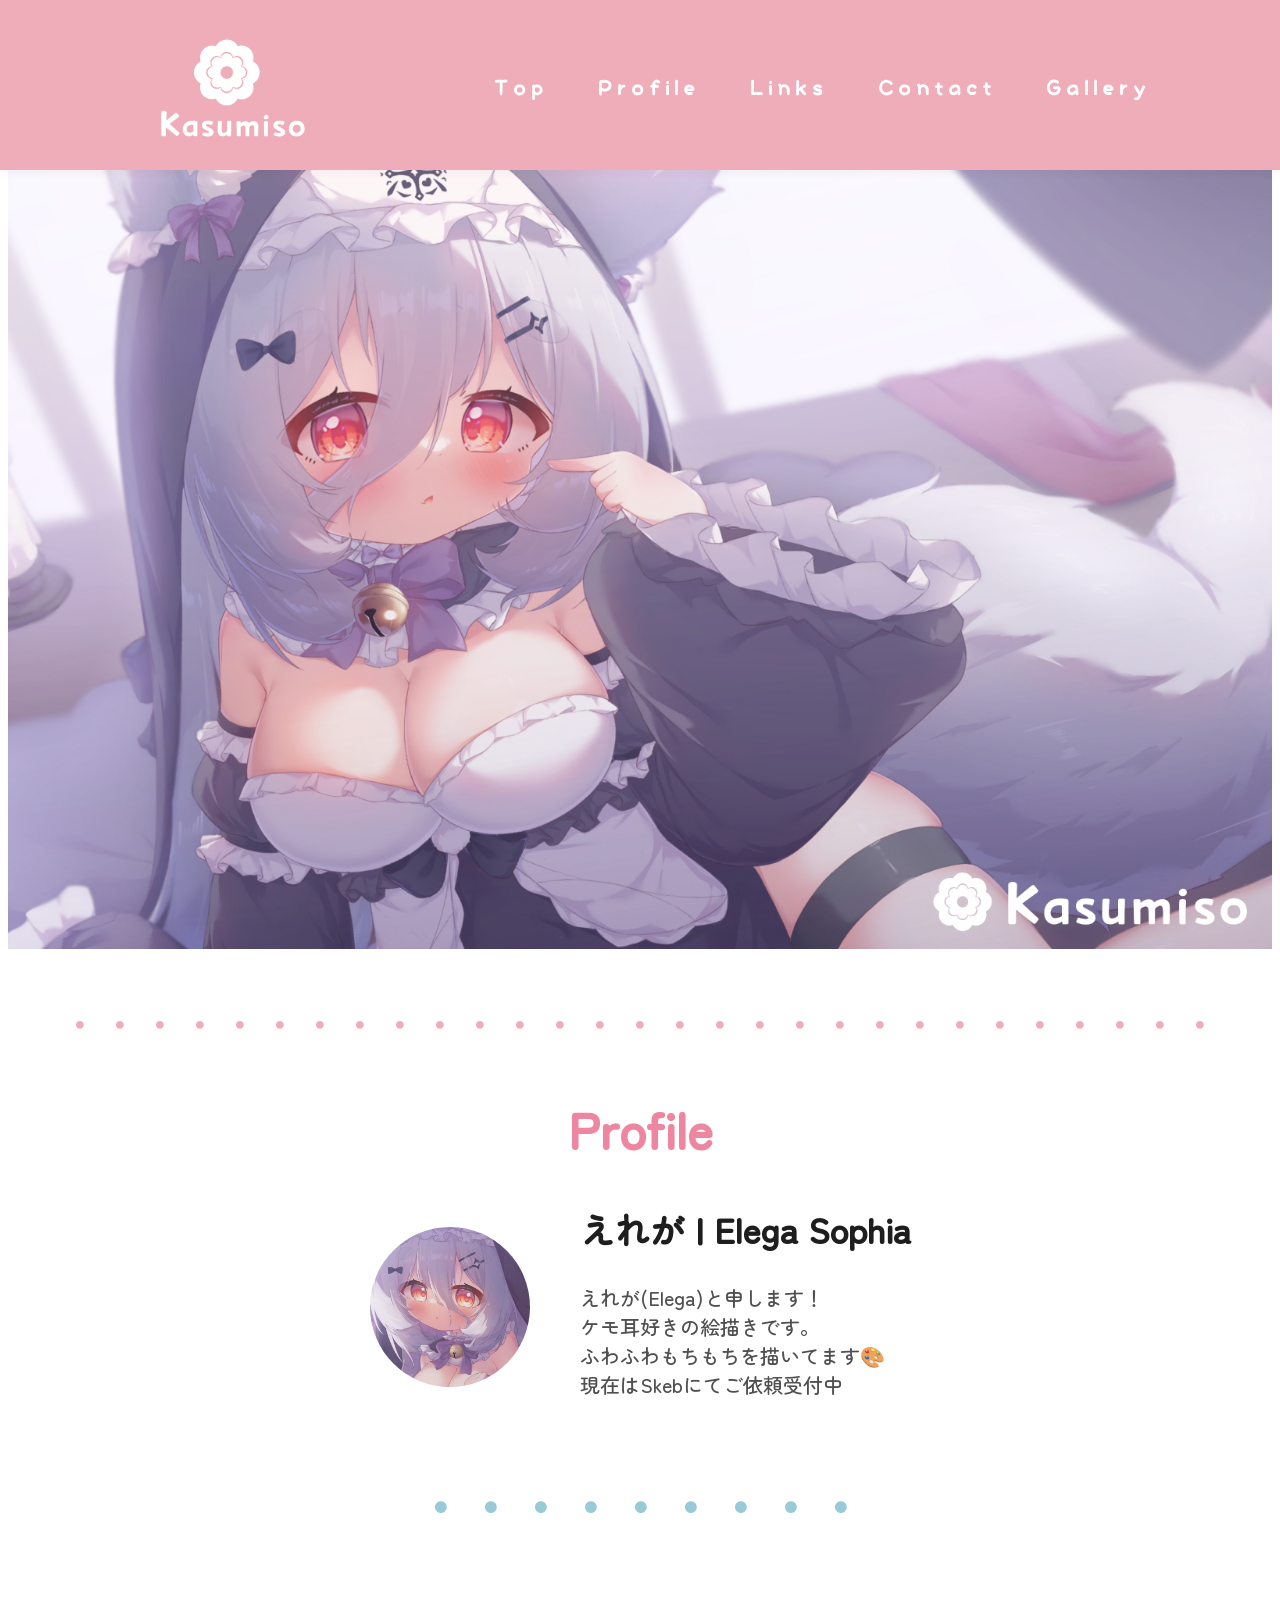
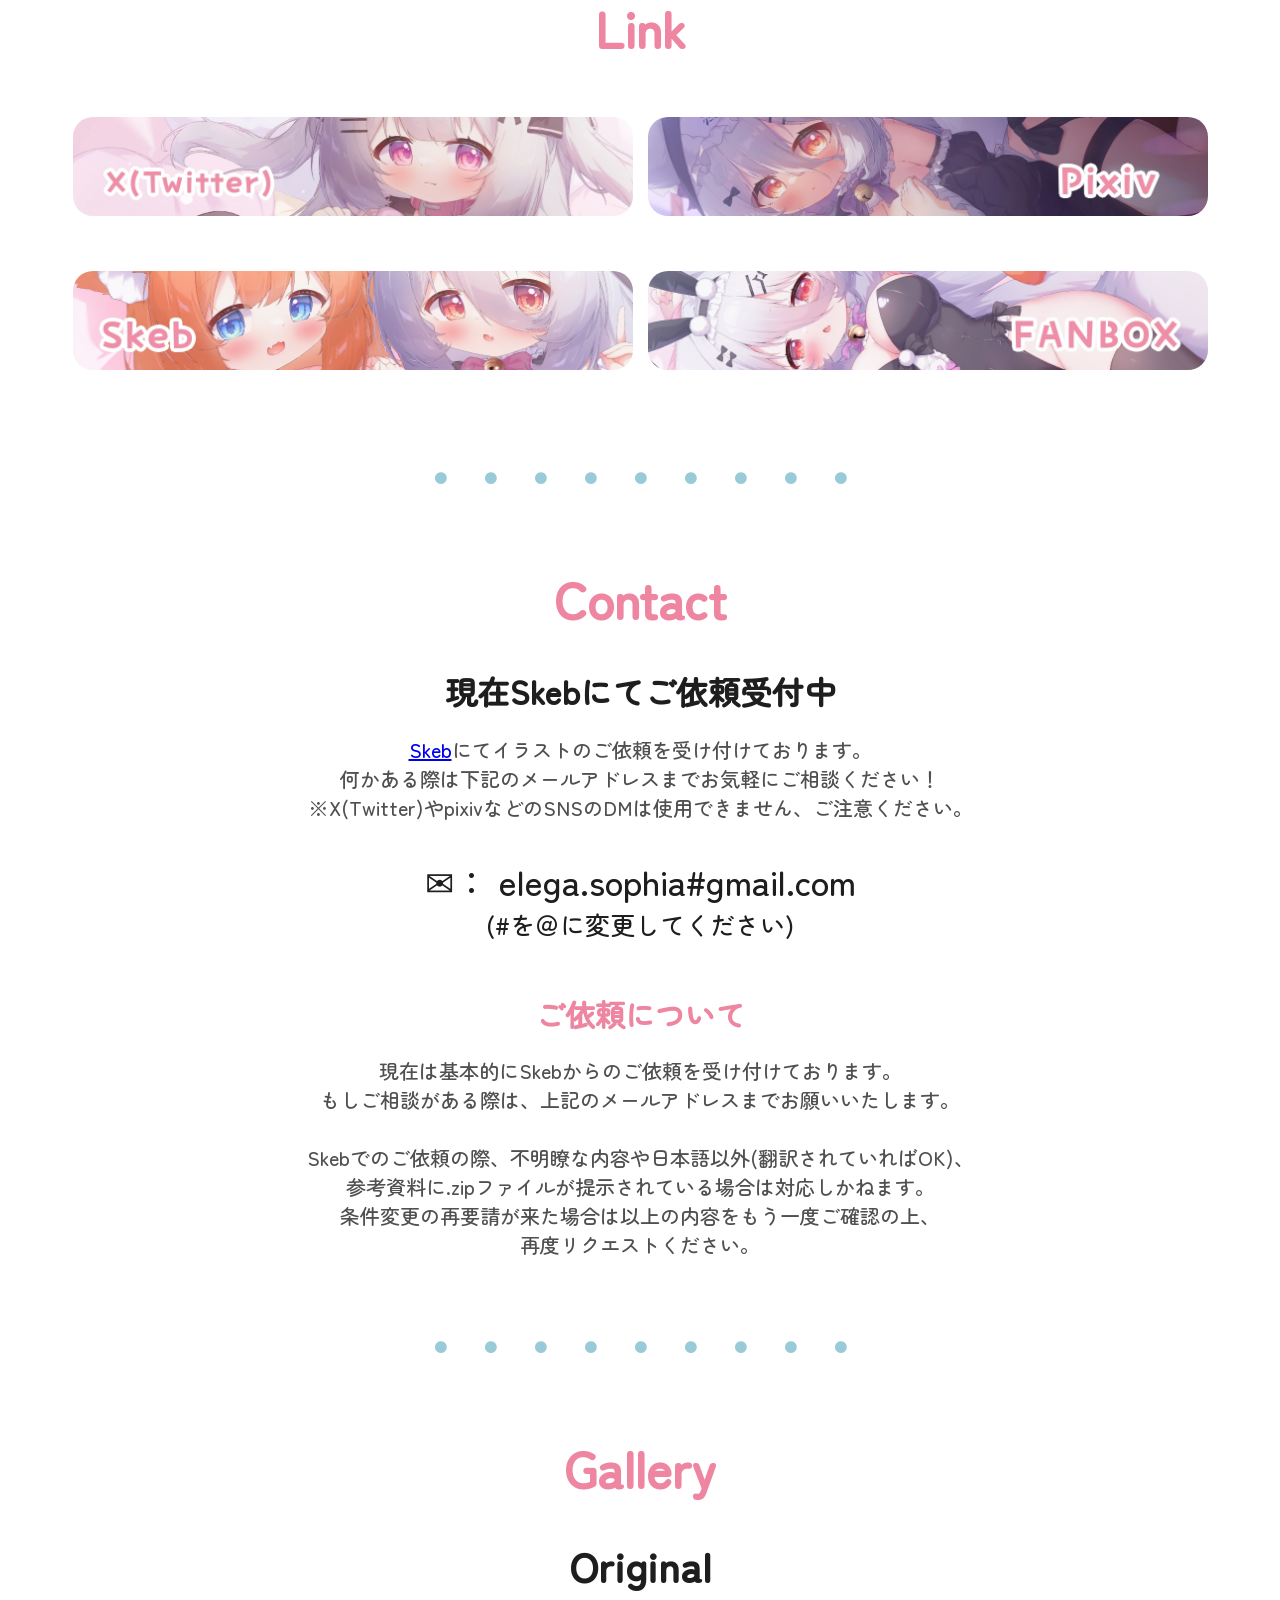
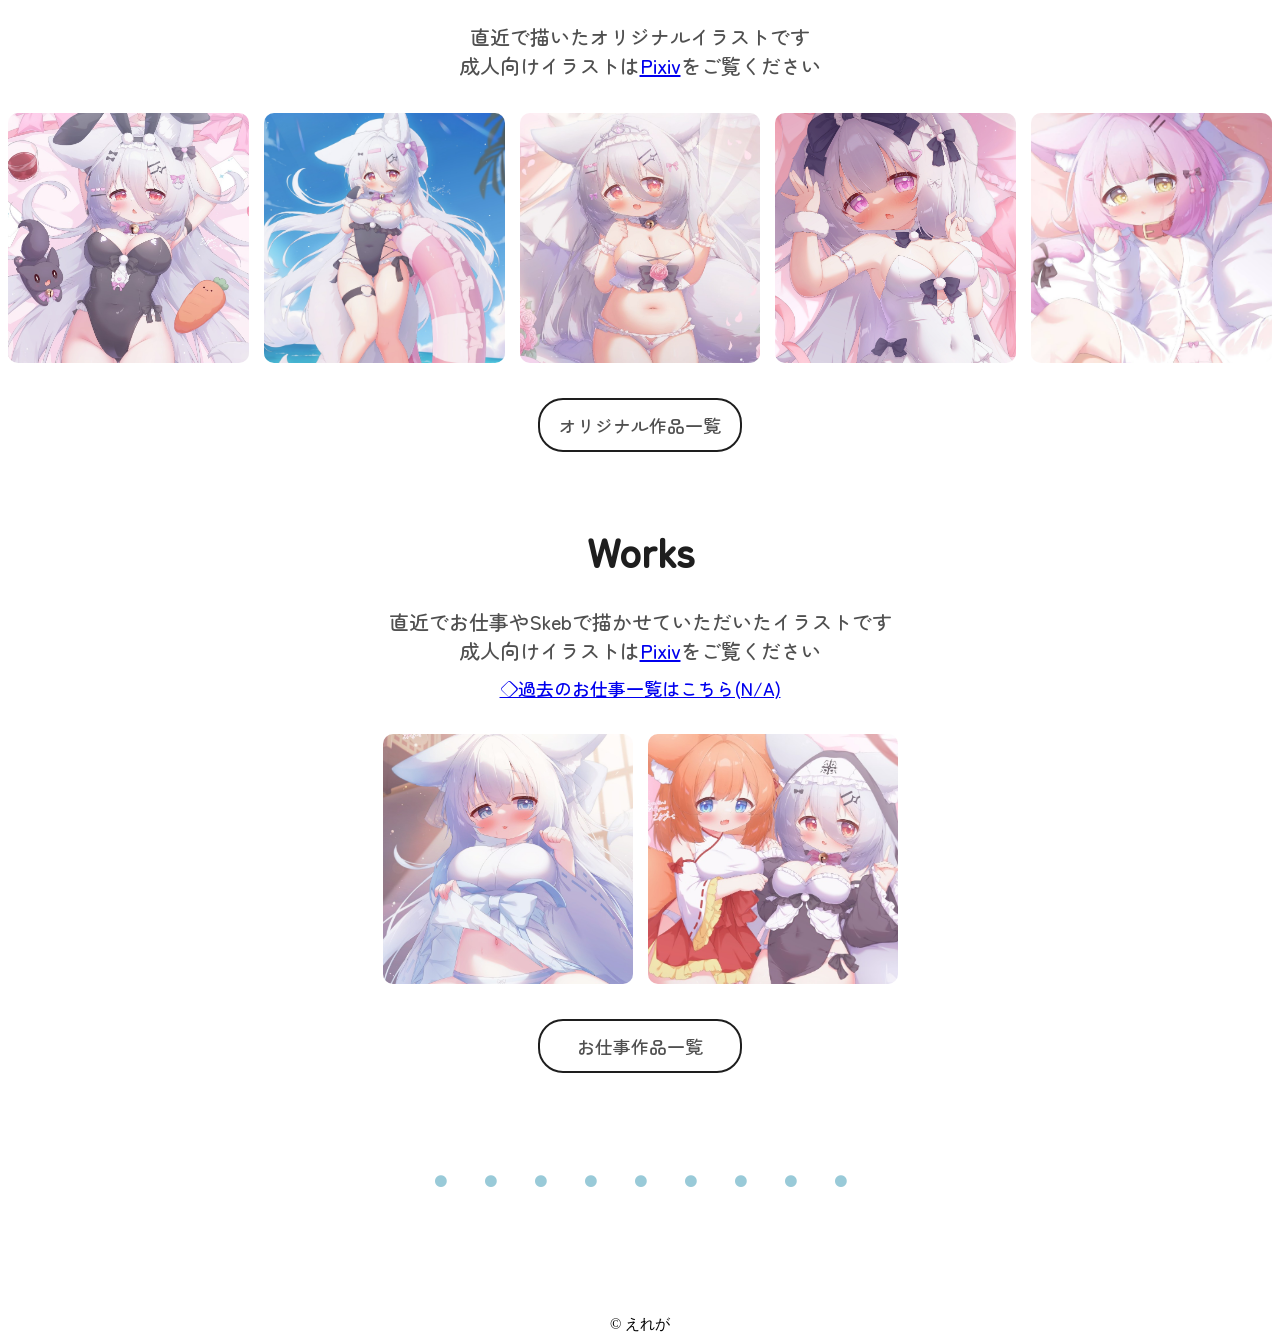
==== index.html @ bd3fe83a "Update index.html" ====
<!DOCTYPE html>
<html>
<head>
    <title>Home - Kasumiso | えれが🐾🎨</title>
    <meta charset="UTF-8" \>
    <link rel="icon" href="./img/elega_icon_sq.jpg">
    <link rel="stylesheet" href="css/header.css">
    <link rel="stylesheet" href="css/main.css">
    <link rel="stylesheet" href="css/profile.css">
    <link rel="stylesheet" href="css/link.css">
    <link rel="stylesheet" href="css/contact.css">
    <link rel="stylesheet" href="css/gallery.css">
    <link rel="stylesheet" href="css/modal.css">
    <link rel="stylesheet" href="css/footer.css">
</head>
<body>
    <header id="header-id">
        <div id="header-wrap">
            <div id="logo-img-wrap">
                <img src="./img/Kasumiso_logo.png" alt="アイコンの写真" class="logo-img" >
            </div>
            <nav id="header-menu-nav">
                <ul id="header-menu-group">
                    <li class="header-menu-item"><a href="#">Top</a></li>
                    <li class="header-menu-item"><a href="#profile-id">Profile</a></li>
                    <li class="header-menu-item"><a href="#link-id">Links</a></li>
                    <li class="header-menu-item"><a href="#contact-id">Contact</a></li>
                    <li class="header-menu-item"><a href="#gallery-id">Gallery</a></li>
                </ul>
            </nav>
        </div>
    </header>
    <main>
        <div id="key-visual">
            <img src="./img/key_visual/key_visual_1.jpg" alt="キービジュアル1" class="key-visual-img">
        </div>
        <div id="profile-id">
            <p class="borderline-dot">・・・・・・・・・・・・・・・・・・・・・・・・・・・・・</p>
            <h1 class="title profile-title">Profile</h1>
            <div id="profile">
                <span id="profile-icon">
                    <img src="./img/elega_icon_sq.jpg" alt="えれがアイコン" class="profile-icon-img">
                </span>
                <span id="profile-txt">
                    <h2 class="profile-name">えれが | Elega Sophia</h2>
                    <p class="profile-con">えれが(Elega)と申します！<br>ケモ耳好きの絵描きです。<br>ふわふわもちもちを描いてます🎨<br>現在はSkebにてご依頼受付中</p>
                </span>
            </div>
            <p class="sub-borderline-dot">・・・・・・・・・</p>
        </div>
        <div id="link-id">
            <h1 class="title link-title">Link</h1>
            <div class="links">
                <p class="link">
                    <a href="https://x.com/elega_sophi" target="_blank">
                        <img src="./img/link/elega_twitter.jpg" alt="ツイッター" class="link-img">
                    </a>
                </p>
                <p class="link">
                    <a href="https://www.pixiv.net/users/123080945" target="_blank">
                        <img src="./img/link/elega_pixiv.jpg" alt="ピクシブ" class="link-img">
                    </a>
                </p>
            </div>
            <div class="links">
                <p class="link">
                    <a href="https://skeb.jp/@elega_sophi" target="_blank">
                        <img src="./img/link/elega_skeb.jpg" alt="スケブ" class="link-img">
                    </a>
                </p>
                <p class="link">
                    <a href="https://elega.fanbox.cc/" target="_blank">
                        <img src="./img/link/elega_fanbox.jpg" alt="ファンボックス" class="link-img">
                    </a>
                </p>
            </div>
            <p class="sub-borderline-dot">・・・・・・・・・</p>
        </div>
        <div id="contact-id">
            <h1 class="title contact-title">Contact</h1>
            <h1 id="contact-now">現在Skebにてご依頼受付中</h1>
            <p class="contact-describe">
                <span class="contact-describe-skeb-link"><a href="https://skeb.jp/@elega_sophi" target="_blank">Skeb</a></span>
                にてイラストのご依頼を受け付けております。
            </p>
            <p class="contact-describe">
                何かある際は下記のメールアドレスまでお気軽にご相談ください！<br>
                ※X(Twitter)やpixivなどのSNSのDMは使用できません、ご注意ください。
            </p>
            <p id="contact-mail-address">
                ✉： elega.sophia#gmail.com
            </p>
            <p id="contact-mail-address-add">
                (#を＠に変更してください)
            </p>
            
            <h1 id="contact-about-title">ご依頼について</h1>
            <p class="contact-describe">
                現在は基本的にSkebからのご依頼を受け付けております。<br>
                もしご相談がある際は、上記のメールアドレスまでお願いいたします。 <br><br>

                Skebでのご依頼の際、不明瞭な内容や日本語以外(翻訳されていればOK)、<br>
                参考資料に.zipファイルが提示されている場合は対応しかねます。<br>
                条件変更の再要請が来た場合は以上の内容をもう一度ご確認の上、<br>
                再度リクエストください。
            </p>

            <p class="sub-borderline-dot">・・・・・・・・・</p>
        </div>
        <div id="gallery-id">
            <h1 class="title gallery-title">Gallery</h1>
            <h1 class="gallery-sub-title">Original</h1>
            <p class="gallery-describe">
                直近で描いたオリジナルイラストです<br>
            </p>
            <p class="gallery-describe">
                成人向けイラストは
                <span class="gallery-describe-pixiv"><a href="https://www.pixiv.net/users/123080945" target="_blank">Pixiv</a></span>
                をご覧ください
            </p>
            <div class="gallery-line">
                <span class="gallery-wrap">
                    <img src="./img/original/icon/original_img18.jpg" data-full="./img/original/full/original_img18.jpg" class="gallery-img" alt="もちもちばにー💝">
                </span>
                <span class="gallery-wrap">
                    <img src="./img/original/icon/original_img17.jpg" data-full="./img/original/full/original_img17.jpg" class="gallery-img" alt="旅人さん、海行きませんか？">
                </span>
                <span class="gallery-wrap">
                    <img src="./img/original/icon/original_img16.jpg" data-full="./img/original/full/original_img16.jpg" class="gallery-img" alt="旅人さん……♡">
                </span>
                <span class="gallery-wrap">
                    <img src="./img/original/icon/original_img15.jpg" data-full="./img/original/full/original_img15.jpg" class="gallery-img" alt="白バニー">
                </span>
                <span class="gallery-wrap">
                    <img src="./img/original/icon/original_img14.jpg" data-full="./img/original/full/original_img14.jpg" class="gallery-img" alt="おにいちゃん、濡れちゃったね……💦">
                </span>
            </div>
            <div class="gallery-all-button">
                <div class="gallery-all-button-wrap">
                    <p class="gallery-all-button-con"><a href="https://kasumiso-elega.github.io/Kasumiso-Elega/originals">オリジナル作品一覧</a></p>
                </div>
            </div>
            <h1 class="gallery-sub-title">Works</h1>
            <p class="gallery-describe">
                直近でお仕事やSkebで描かせていただいたイラストです<br>
            </p>
            <p class="gallery-describe">
                成人向けイラストは
                <span class="gallery-describe-pixiv"><a href="https://www.pixiv.net/users/123080945" target="_blank">Pixiv</a></span>
                をご覧ください
            </p>
            <p class="gallery-works-list"><a href="https://kasumiso-elega.github.io/Kasumiso-Elega/works">◇過去のお仕事一覧はこちら(N/A)</a></p>
            <div class="gallery-line">
                <span class="gallery-wrap">
                    <img src="./img/works/icon/original_img2.jpg" data-full="./img/works/full/original_img2.jpg" class="gallery-img" alt="白玻フスセ様 Skebリクエスト">
                </span>
                <span class="gallery-wrap">
                    <img src="./img/works/icon/original_img1.jpg" data-full="./img/works/full/original_img1.jpg" class="gallery-img" alt="hana様 Skebリクエスト">
                </span>
            </div>
            <div class="gallery-all-button">
                <div class="gallery-all-button-wrap">
                    <p class="gallery-all-button-con"><a href="https://kasumiso-elega.github.io/Kasumiso-Elega/works">お仕事作品一覧</a></p>
                </div>
            </div>
            
            <p class="sub-borderline-dot">・・・・・・・・・</p>
        </div>
    </main>
    <footer>
        <div class="footer-container">
            <small>&copy; えれが</small>
        </div>
    </footer>
    <div id="layer" class="js-modal"> 
        <div id="modal">
            <div id="modal-content">
                <span id="modal-img-wrap">
                    <img id="modal-img" class="modal-content" src="" alt="拡大画像">
                </span>
                <span id="modal-txt-wrap">
                    <div>
                        <h1 id="modal-title"></h1>
                    </div>
                    <div>
                        <p id="modal-content1"></p>
                        <p id="modal-content2"></p>
                        <p id="modal-content3"></p>
                    </div>
                </span>
            </div>
            <div id="modal-close-button-wrap">
                <button class="close-button js-close-button">
                    <span></span>
                    <span></span>
                </button>
            </div>
        </div>
    </div>
    <script src="javascript/header.js"></script>
    <script src="javascript/modal.js"></script>
</body>
</html>
---- css/header.css ----
@font-face {
  font-family: 'MenuFont';
  src: 
    url('font/KodomoRounded.otf') format('truetype'),
	url('font/KodomoRounded-Light.otf') format('truetype');
}

html {
  scroll-behavior: smooth;
}

section {
  scroll-margin-top: 160px;
}

main {
  padding-top: 160px; 
}

header {
  position: fixed;
  top: 0;
  left: 0;
  width: 100%;
  height: 170px;
  z-index: 998;
  background-color: rgba(239, 172, 185, 1);
  align-items: center;
  box-shadow: 0 2px 10px rgba(126, 19, 42, 0.05);

  transition: transform 0.3s ease;
}

header.is-hidden {
  transform: translateY(-100%);
}

header #header-wrap {
    width: 80%;
    height: 80%;
    top: 0;
    padding: 20px 5%;
    margin: 0 auto;
    align-items: center;
    justify-content: space-between;
    display: flex;
}

#logo-img-wrap {
    height: 100%;
    display: inline-flex;
}

#logo-img-wrap .logo-img {
    height: 100%;
    width: auto;
    object-fit: contain;
}

#header-menu-nav #header-menu-group {
  display: flex;       
  list-style: none;
  gap: 50px;           
  margin: 0;
  padding: 0;
}

.header-menu-item {
    font-family: MenuFont;
    font-size: 25px;
}

.header-menu-item a{
    text-decoration: none;
    color: rgba(255, 255, 255, 1);
}

#page-top {
    top: 180px;
}
---- css/main.css ----
@font-face {
  font-family: 'MainFont';
  src: 
	url('./font/ZenMaruGothic-Medium.ttf') format('truetype');
}

#key-visual{
    top: 0;
    width: 100%;
    margin: 0 auto;
}

#key-visual .key-visual-img{
    width: 100%;
    height: auto;
    object-fit: cover;
}

.borderline-dot {
    display: flex;  
    width: 100%;
    justify-content: center;
    color: rgb(239, 172, 185);
    font-size: 40px;
}

.sub-borderline-dot {
    display: flex;  
    width: 100%;
    justify-content: center;
    color: #99cad8;
    font-size: 50px;
    font-weight: bold;
}

main {
    font-family: MainFont;
}

main p{
	color: rgb(80, 80, 80);
    font-size: 20px;
}

.title{
    color: #ef86a1;
    font-size: 50px;
    font-weight: bold;
    justify-content: center;
    align-items: center;
}

.subpage-title{
    margin-top: 100px;
    color: #ef86a1;
    font-size: 50px;
    font-weight: bold;
    justify-content: center;
    align-items: center;
}

#modal-txt-wrap h1{
    font-size: 40px;
	color: rgb(30, 30, 30);
    font-family: MainFont;
}

#modal-txt-wrap p{
	color: rgb(80, 80, 80);
    font-size: 20px;
}
---- css/profile.css ----
.profile-title {
    display: flex; 
    width: 100%;
    margin-bottom: 10px;
}

#profile{
    display: flex;
    gap: 50px;
    align-items: center;
    justify-content: center;
    width: 100%;
}

#profile #profile-icon{
    margin-top : 20px;
    width: 160px;
    height: 160px;
}

#profile-icon .profile-icon-img{
    width: 100%;
    height: 100%;
    border-radius: 50%;
    object-fit: cover;
}

#profile .profile-name {
    font-size: 35px;
    color: rgb(30, 30, 30);
}
---- css/link.css ----
.link-title {
    display: flex; 
    width: 100%;
}

.links{
    display: flex; 
    width: 100%;
    justify-content: center;
    gap: 15px;
    margin-bottom: 15px;
}

.link{    
    width: 560px;
    height: auto;
    border-radius: 20px;
    overflow: hidden;
}

.link-img{
    width: 100%;
    height: 100%;
    object-fit: cover;

    transition: transform 0.3s ease;
}

.link:hover .link-img {
    opacity: 0.5;
    transform: scale(1.05); 
}
---- css/contact.css ----
.contact-title {
    display: flex; 
    width: 100%;
}

#contact-now {
    display: flex; 
    color: rgb(30, 30, 30);
    font-weight: bold;
    justify-content: center;
    align-items: center;
}

.contact-describe {
    display: flex; 
    justify-content: center;
    align-items: center;
    text-align: center;
    margin-top: 0px;
    margin-bottom: 0px;
}

#contact-mail-address {
    display: flex; 
    justify-content: center;
    margin-top: 33px;
    margin-bottom: 0px;
    font-size: 35px;
    color: rgb(30, 30, 30);
}

#contact-mail-address-add {
    display: flex; 
    justify-content: center;
    margin-top: 0px;
    font-size: 25px;
    color: rgb(30, 30, 30);
}


#contact-about-title {
    display: flex; 
    margin-top: 50px;
    color:  #ef86a1;
    font-size: 30px;
    font-weight: bold;
    justify-content: center;
    align-items: center;
}
---- css/gallery.css ----
.gallery-title {
    display: flex; 
    width: 100%;
}

.gallery-sub-title {
    display: flex; 
    color:  rgb(30, 30, 30);
    font-size: 40px;
    font-weight: bold;
    justify-content: center;
    align-items: center;
}

.gallery-describe {
    display: flex; 
    justify-content: center;
    align-items: center;
    text-align: center;
    margin-top: 0px;
    margin-bottom: 0px;
}

.gallery-works-list {
    display: flex; 
    justify-content: center;
    align-items: center;
    text-align: center;
    margin-top: 10px;
    margin-bottom: 0px;
    font-size: 18px;
}

.gallery-comingsoon {
    display: flex; 
    color:  rgb(80, 80, 80);
    font-size: 100px;
    font-weight: bold;
    justify-content: center;
    align-items: center;
}

#sub-gallery-line-wrap {
    display: flex; 
    width: 100%;
    margin-top: 33px;
    justify-content: center;
    align-items: center;
}

.sub-gallery-line {
    display: grid; 
    width: 100%;
    max-width: 1310px;
    min-width: 810px;
    height: auto;
    grid-template-columns: repeat(5, 1fr);
    margin: 0 auto;
    grid-gap: 15px 15px;
    padding: 50px 100px;
}

.sub-gallery-line .sub-gallery-wrap {
    justify-content: center;
    width: auto;
    height: 250px;
    max-width: 250px;
    min-width: 150px;
    overflow: hidden;
    border-radius: 10px;
    cursor: pointer;
    display: inline-flex;
}

.sub-gallery-wrap .gallery-img {
    width: 100%;
    height: 100%;
    object-fit: cover;
    transition: transform 0.3s ease;
}

.sub-gallery-wrap:hover .gallery-img {
    transform: scale(1.1); 
}

.gallery-line {
    display: flex; 
    width: 100%;
    margin-top: 33px;
    justify-content: center;
    align-items: center;
    gap: 15px;
}

.gallery-line .gallery-wrap {
    width: 250px;
    height: 250px;
    min-width: 150px;
    min-height: 150px;
    overflow: hidden;
    border-radius: 10px;
    cursor: pointer;
    display: inline-flex;
}

.gallery-wrap .gallery-img {
    width: 100%;
    height: 100%;
    object-fit: cover;
    transition: transform 0.3s ease;
}

.gallery-wrap:hover .gallery-img {
    transform: scale(1.1); 
}

.gallery-all-button {
    margin-top: 35px;
    margin-bottom: 70px;
    display: flex; 
    width: 100%;
    justify-content: center;
    align-items: center;
}

.gallery-all-button .gallery-all-button-wrap {
    height: 50px;
    width: 200px;
    border-radius: 25px;
    border: 2px solid rgb(30, 30, 30);
    background-color: rgb(255,255,255);
    transition: background-color 0.3s ease;
}

.gallery-all-button-wrap .gallery-all-button-con {
    margin-top: 0;
    display: flex;
    font-size: 18px;
    height: 100%;
    width: 100%;
    justify-content: center;
    align-items: center;
}

.gallery-all-button-con a {
    text-decoration: none;
    color: rgb(80,80,80);
    transition: color 0.3s ease;
}

.gallery-all-button-wrap:hover{
    background-color: rgb(30,30,30);
}

.gallery-all-button-wrap:hover .gallery-all-button-con a {
    color: rgb(255, 255,255);
}
---- css/modal.css ----
#layer {
  background: rgba(255,255,255, .9); 
  width: 100%;
  height: 100%;
  position: fixed; 
  top: 0;
  left: 0;
  z-index: -1; 
  opacity: 0;
  visibility: hidden;
}

#modal {
  position: relative;
  width: 100%;
  height: 100%;
  min-width: 440px;
  opacity: 0;
  visibility: hidden;
}

#layer.is-open {
  z-index: 999;
  opacity: 1;
  visibility: visible;
}

#layer.is-open #modal{
  opacity: 1;
  visibility: visible;
}


#modal #modal-close-button-wrap {
  position: absolute;
  right: 10%;
  top: 10%;
  display: inline-flex;
}

.close-button {
  position: relative;
  width: 50px;
  height: 50px;
  background: rgba(0,0,0,0);
  border-radius: 50%;
  padding: 0;
  border: transparent;
  cursor: pointer;
}

.close-button span {
  width: 25px;
  height: 2px;
  background: black;
  display: inline-block;
  position: absolute;
  left: calc(50% - 12px);
  top: 50%;
  border-radius: 20px;
}

.close-button span:nth-child(1) {
  transform: rotate(45deg) translate(-1px, -1px);
}

.close-button span:nth-child(2) {
  transform: rotate(-45deg) translate(1px, -1px);
}


#modal #modal-content {
  position: absolute;
  display: inline-flex;
    width: 100%;
    height: 100%;
}

#modal-content #modal-img-wrap {
  margin-left: 15%;
  margin-top: 5%;
  margin-bottom: 5%;
  min-width: 440px;
  min-height: 440px;
  width: auto;
  height: auto;
  overflow: hidden;
  border-radius: 10px;
  cursor: pointer;
  display: inline-flex;
}

#modal-img-wrap #modal-img {
  max-width: 100%;
  max-height: 100%;
  width: auto;
  height: auto;
  object-fit: contain;
}

#modal-content #modal-txt-wrap {
  margin-right: 15%;
  margin-left: 5%;
  margin-top: 10%;
  margin-bottom: 10%;
}

#modal-txt-wrap #modal-title {
  margin: 5%;
  min-width: 440px;
}

#modal-txt-wrap #modal-content1 {
  margin-top: 0%;
  margin-bottom: 0%;
  min-width: 440px;
}
#modal-txt-wrap #modal-content2 {
  margin-top: 0%;
  margin-bottom: 0%;
  min-width: 440px;
}
#modal-txt-wrap #modal-content3 {
  margin-top: 0%;
  margin-bottom: 0%;
  min-width: 440px;
}
---- css/footer.css ----
footer {
    padding-top: 50px;
    padding-left: 0;
    padding-right: 0;
    padding-bottom: 0;
}

.footer-container {
    width: 100%;
    font-size: 18px;
    margin: 0 auto;
    vertical-align: bottom;
    flex-wrap: wrap;
    display: flex;
    justify-content: center;
    align-items: center;
    text-align: center;
}
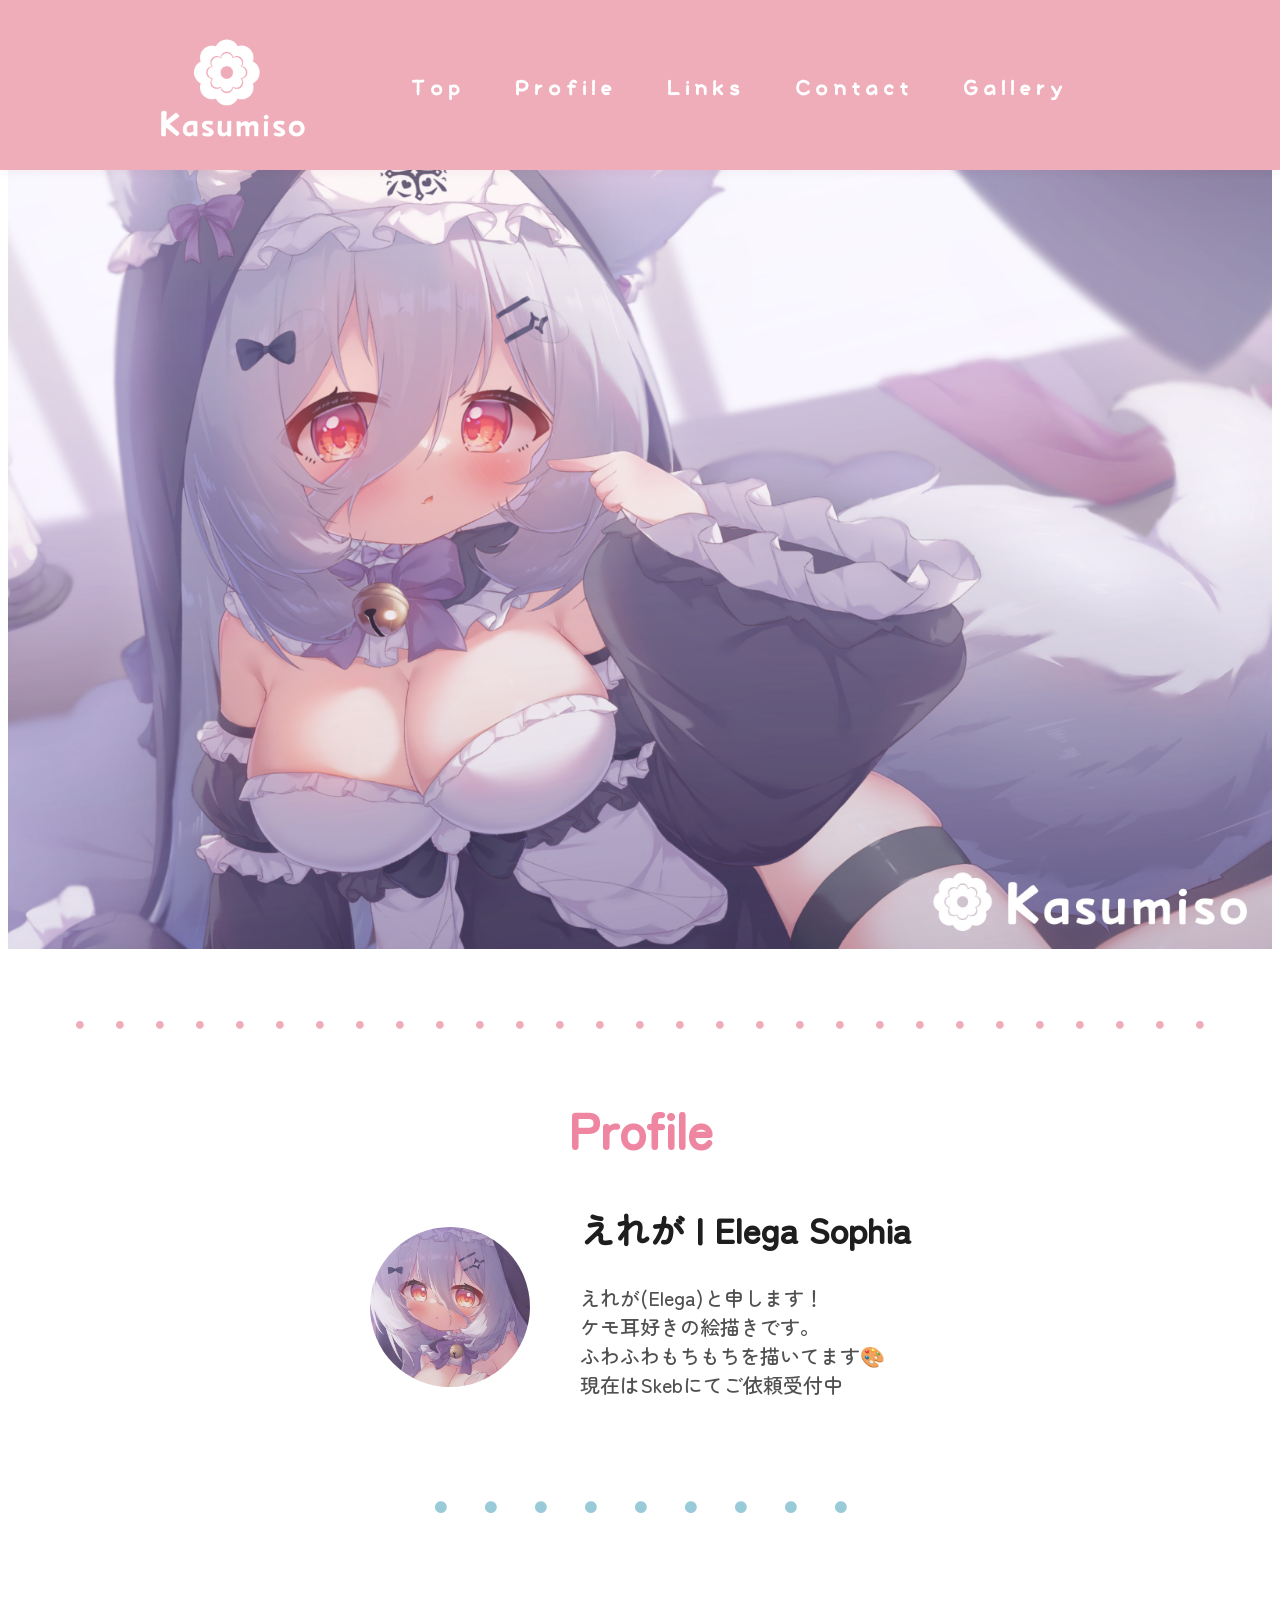
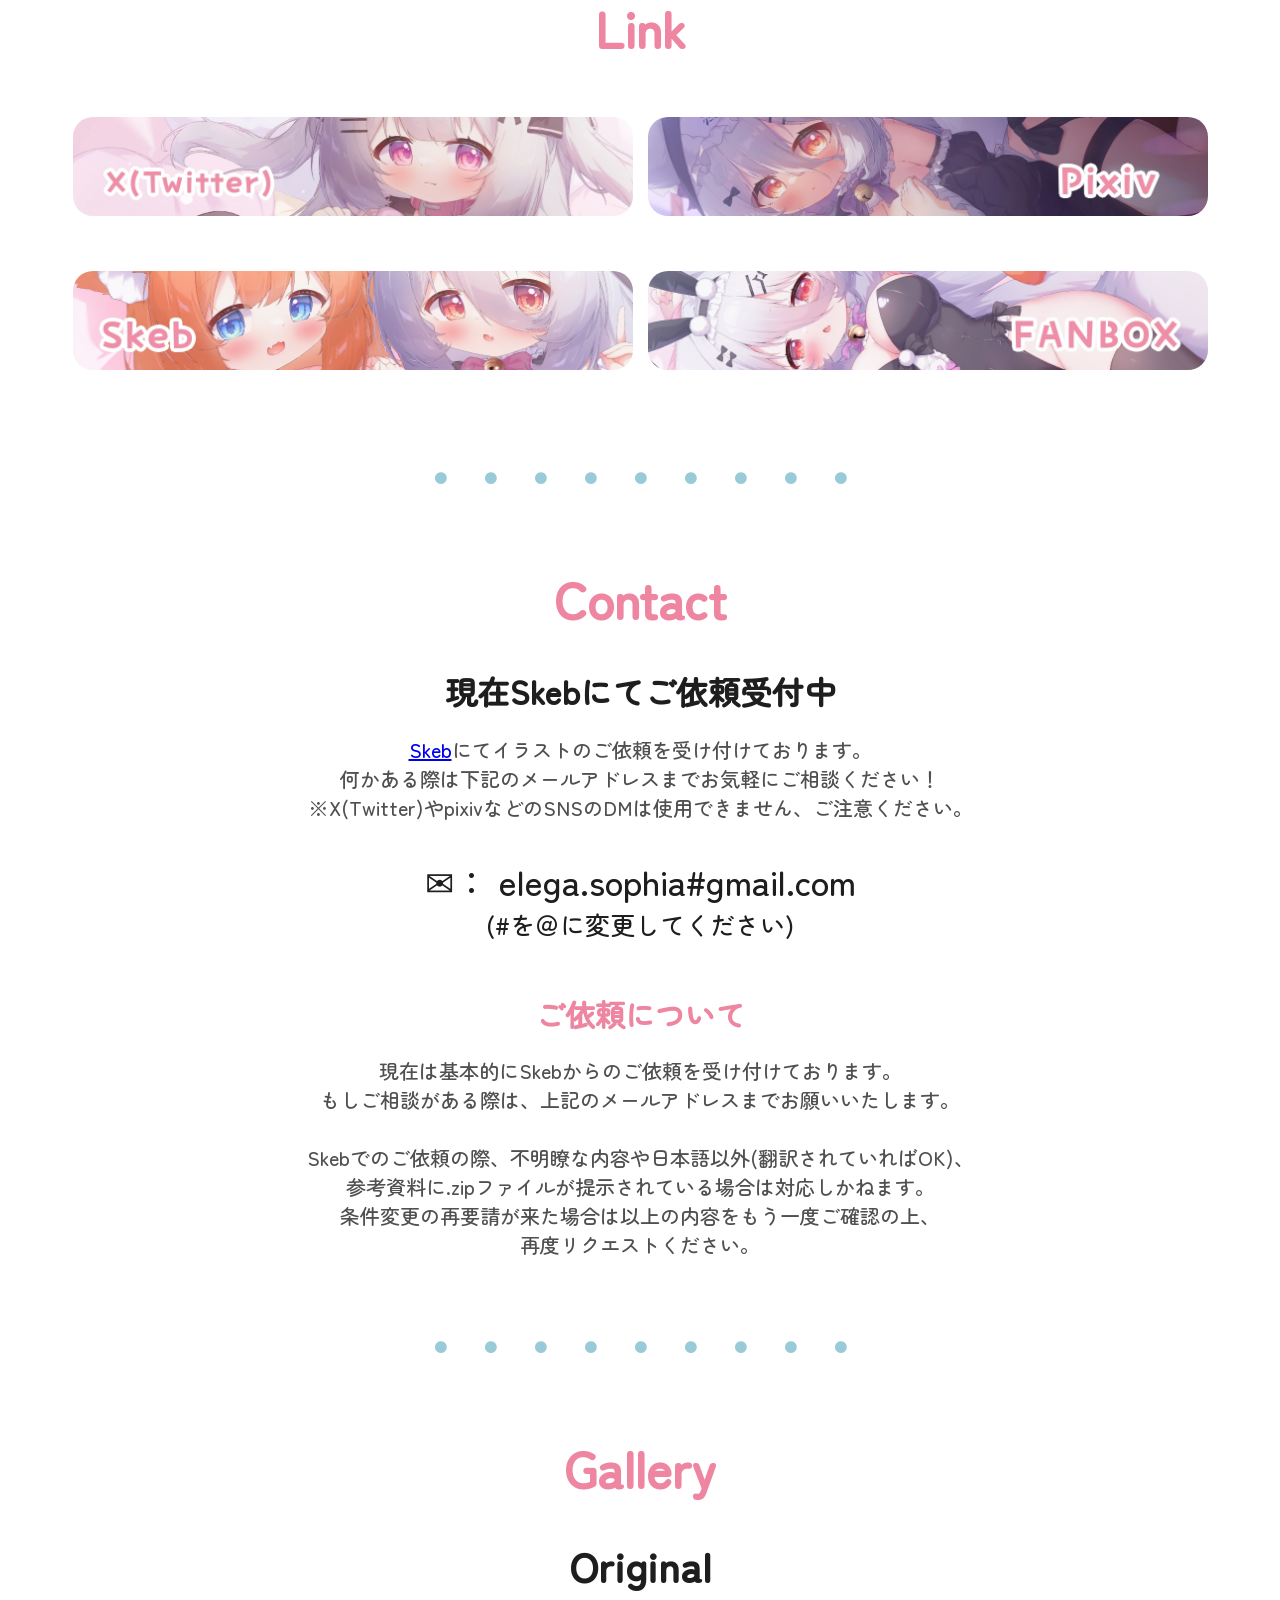
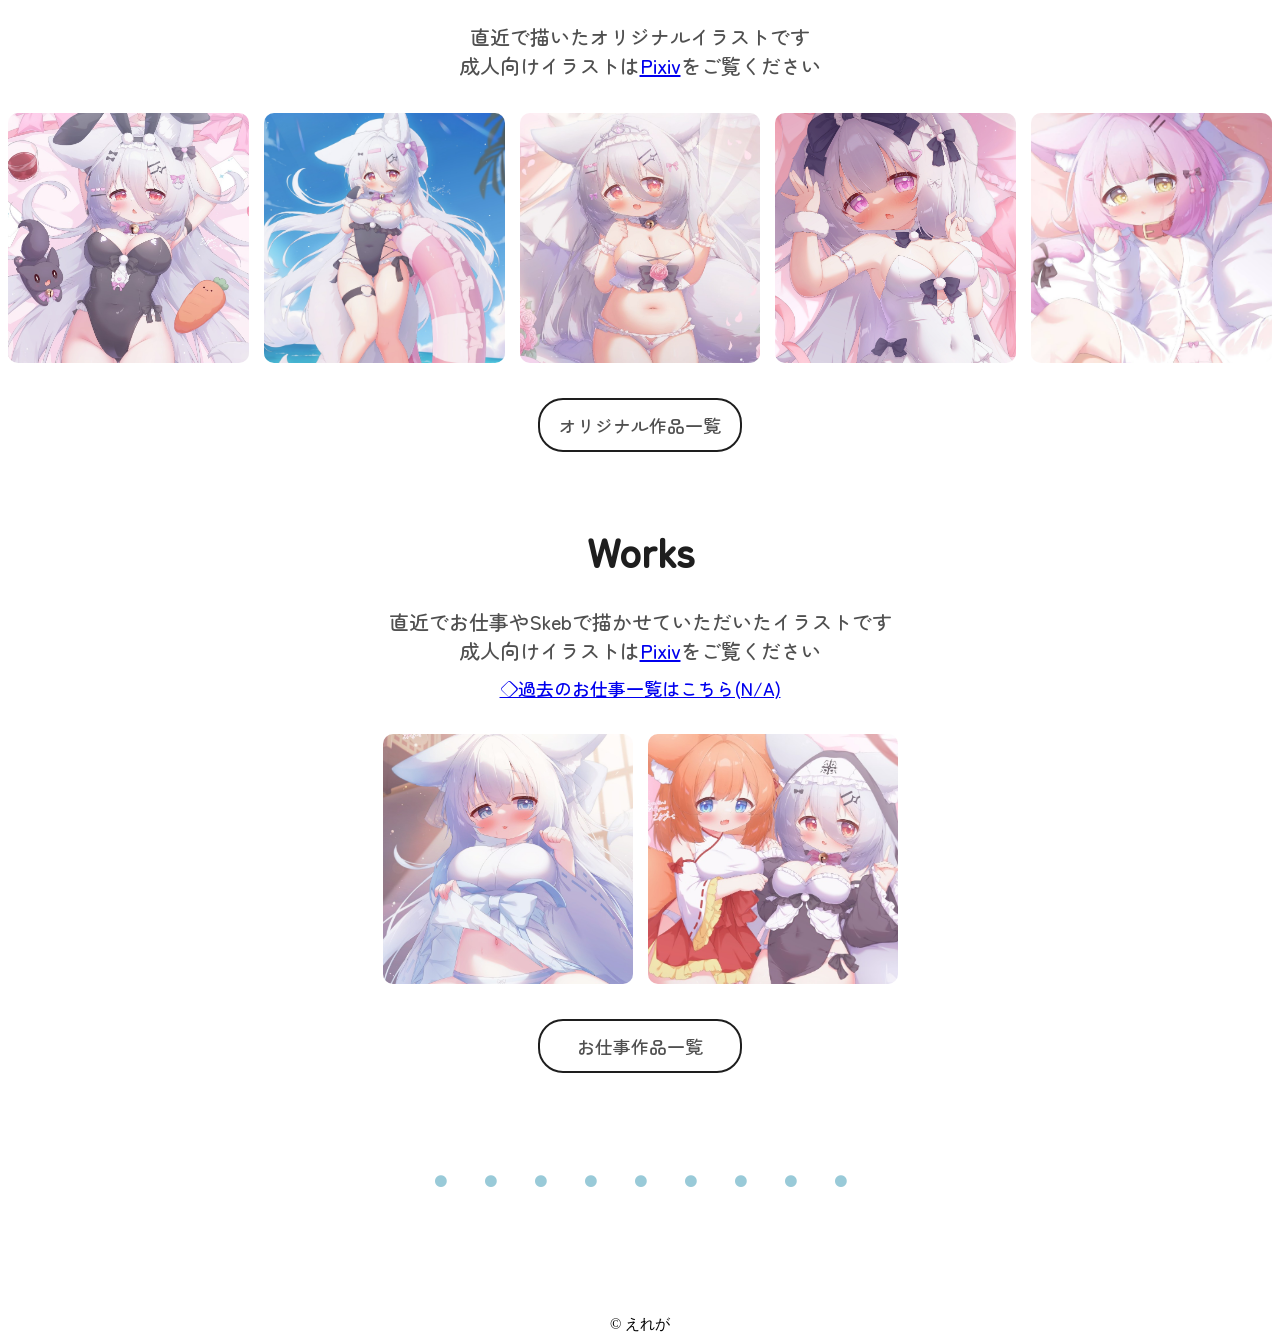
==== commit 0c1a7448: "Update index.html" ====
--- a/index.html
+++ b/index.html
@@ -3,6 +3,8 @@
 <head>
     <title>Home - Kasumiso | えれが🐾🎨</title>
     <meta charset="UTF-8" \>
+    <meta name="viewport" content="width=device-width, user-scalable=no">
+
     <link rel="icon" href="./img/elega_icon_sq.jpg">
     <link rel="stylesheet" href="css/header.css">
     <link rel="stylesheet" href="css/main.css">
@@ -19,7 +21,12 @@
             <div id="logo-img-wrap">
                 <img src="./img/Kasumiso_logo.png" alt="アイコンの写真" class="logo-img" >
             </div>
-            <nav id="header-menu-nav">
+            <button class="menu-button" id="menu-button" aria-label="メニューボタン">
+                <span></span>
+                <span></span>
+                <span></span>
+            </button>
+            <nav id="header-menu-nav" class="header-menu-nav">
                 <ul id="header-menu-group">
                     <li class="header-menu-item"><a href="#">Top</a></li>
                     <li class="header-menu-item"><a href="#profile-id">Profile</a></li>
@@ -27,7 +34,8 @@
                     <li class="header-menu-item"><a href="#contact-id">Contact</a></li>
                     <li class="header-menu-item"><a href="#gallery-id">Gallery</a></li>
                 </ul>
-            </nav>
+            </nav>  
+            <div class="menu-back" id="menu-back"><span></span></div>
         </div>
     </header>
     <main>
@@ -137,7 +145,7 @@
             </div>
             <div class="gallery-all-button">
                 <div class="gallery-all-button-wrap">
-                    <p class="gallery-all-button-con"><a href="https://kasumiso-elega.github.io/Kasumiso-Elega/originals">オリジナル作品一覧</a></p>
+                    <p class="gallery-all-button-con"><a href="https://kasumiso-elega.github.io/Kasumiso/originals">オリジナル作品一覧</a></p>
                 </div>
             </div>
             <h1 class="gallery-sub-title">Works</h1>
@@ -149,7 +157,7 @@
                 <span class="gallery-describe-pixiv"><a href="https://www.pixiv.net/users/123080945" target="_blank">Pixiv</a></span>
                 をご覧ください
             </p>
-            <p class="gallery-works-list"><a href="https://kasumiso-elega.github.io/Kasumiso-Elega/works">◇過去のお仕事一覧はこちら(N/A)</a></p>
+            <p class="gallery-works-list"><a href="https://kasumiso-elega.github.io/Kasumiso/works">◇過去のお仕事一覧はこちら(N/A)</a></p>
             <div class="gallery-line">
                 <span class="gallery-wrap">
                     <img src="./img/works/icon/original_img2.jpg" data-full="./img/works/full/original_img2.jpg" class="gallery-img" alt="白玻フスセ様 Skebリクエスト">
@@ -160,7 +168,7 @@
             </div>
             <div class="gallery-all-button">
                 <div class="gallery-all-button-wrap">
-                    <p class="gallery-all-button-con"><a href="https://kasumiso-elega.github.io/Kasumiso-Elega/works">お仕事作品一覧</a></p>
+                    <p class="gallery-all-button-con"><a href="https://kasumiso-elega.github.io/Kasumiso/works">お仕事作品一覧</a></p>
                 </div>
             </div>
             
@@ -199,5 +207,6 @@
     </div>
     <script src="javascript/header.js"></script>
     <script src="javascript/modal.js"></script>
+    <script src="javascript/menu-button.js"></script>
 </body>
 </html>
--- a/css/header.css
+++ b/css/header.css
@@ -36,6 +36,7 @@
 }
 
 header #header-wrap {
+  position: relative;
     width: 80%;
     height: 80%;
     top: 0;
@@ -44,6 +45,11 @@
     align-items: center;
     justify-content: space-between;
     display: flex;
+}
+
+.menu-button {
+  position: absolute;
+    display: none;
 }
 
 #logo-img-wrap {
@@ -77,4 +83,84 @@
 
 #page-top {
     top: 180px;
-}+}
+
+@media screen and (max-width: 480px) {
+  .menu-button {
+    display: flex;
+    flex-direction: column;
+    justify-content: space-between;
+    width: 30px;
+    height: 20px;
+    right: 5px;
+    top: 70%;
+    background: transparent;
+    border: none;
+    cursor: pointer;
+    z-index: 1001;
+  }
+
+  .menu-button span {
+    display: block;
+    width: 100%;
+    height: 2px;
+    background-color: white;
+    transition: opacity 0.3s ease, transform 0.3s ease, background-color 0.3s ease;
+  }
+
+    header #header-wrap {
+        justify-content: center;
+    }
+
+    #header-menu-nav{
+      position: fixed;
+      top: 0;
+      left: -100%;
+      width: 60%; 
+      height: 300%;
+      background-color: rgba(239, 172, 185, 1);
+      box-shadow: 2px 0 10px rgba(100, 100, 100, 0.3);
+      padding-top: 150px;
+      padding-left: 10%;
+      transition: left 0.3s ease; 
+      z-index: 1000;
+    }
+
+    #header-menu-nav #header-menu-group {
+      flex-direction: column;
+      gap: 0;
+    }
+
+    #header-menu-nav.active {
+      left: 0; 
+    }
+
+
+    .menu-back span {
+      position: fixed;
+      top: 0;
+      left: 0;
+      width: 100%; 
+      height: 100%;
+      background-color: rgba(255, 255, 255, 0);
+      z-index: 999;
+      transition: background-color 0.3s ease; 
+    }
+
+    .menu-back.active span {
+      background-color: rgba(255, 255, 255, 0.8);
+    }
+
+    .menu-button.active span:nth-child(1) {
+      transform: rotate(45deg) translateY(11px);
+      background-color: black;
+    }
+    .menu-button.active span:nth-child(2) {
+      background-color: black;
+      opacity: 0; /* 中央の線を消す */
+    }
+    .menu-button.active span:nth-child(3) {
+      transform: rotate(-45deg) translateY(-11px);
+      background-color: black;
+    }
+}
--- a/css/main.css
+++ b/css/main.css
@@ -33,6 +33,7 @@
     font-weight: bold;
 }
 
+
 main {
     font-family: MainFont;
 }
@@ -48,6 +49,26 @@
     font-weight: bold;
     justify-content: center;
     align-items: center;
+}
+
+
+@media screen and (max-width: 480px) {
+    .borderline-dot {
+        margin: 20px 0;
+    }
+
+    main p{
+        font-size: 16px;
+    }
+
+    .title{
+        font-size: 40px;
+    }
+
+    .sub-borderline-dot {
+        margin: 20px 0;
+        font-size: 30px;
+    }
 }
 
 .subpage-title{
--- a/css/profile.css
+++ b/css/profile.css
@@ -28,4 +28,22 @@
 #profile .profile-name {
     font-size: 35px;
     color: rgb(30, 30, 30);
-}+}
+
+@media screen and (max-width: 480px) {
+    #profile{
+        gap: 20px;
+        width: 94%;
+        padding: 0 3%;
+    }
+
+    #profile #profile-icon{
+        margin-top : 15px;
+        width: 120px;
+        height: 120px;
+    }
+
+    #profile .profile-name {
+        font-size: 22px;
+    }
+}
--- a/css/link.css
+++ b/css/link.css
@@ -18,6 +18,19 @@
     overflow: hidden;
 }
 
+@media screen and (max-width: 480px) {
+    .links{
+        align-items: center;
+        flex-direction: column;
+    }
+
+    .link{    
+        width: 90%;
+        border-radius: 10px;
+        margin: 0;
+    }
+}
+
 .link-img{
     width: 100%;
     height: 100%;
@@ -29,4 +42,4 @@
 .link:hover .link-img {
     opacity: 0.5;
     transform: scale(1.05); 
-}+}
--- a/css/contact.css
+++ b/css/contact.css
@@ -46,4 +46,24 @@
     font-weight: bold;
     justify-content: center;
     align-items: center;
-}+}
+
+
+@media screen and (max-width: 480px) {
+    #contact-now {
+        font-size: 28px;
+    }
+
+    .contact-describe {
+        width: 92%;
+        margin: 0 4%;
+    }
+
+    #contact-mail-address{
+        font-size: 28px;
+    }
+
+    #contact-mail-address-add {
+        font-size: 20px;
+    }
+}
--- a/css/gallery.css
+++ b/css/gallery.css
@@ -155,3 +155,28 @@
 .gallery-all-button-wrap:hover .gallery-all-button-con a {
     color: rgb(255, 255,255);
 }
+
+
+@media screen and (max-width: 480px) {
+    .gallery-sub-title {
+        font-size: 30px;
+    }
+
+    .gallery-line {
+        display: grid; 
+        width: 94%;
+        height: auto;
+        grid-template-columns: repeat(2, 1fr);
+        grid-gap: 2% 2%;
+        margin: 33px 0;
+        padding: 0 3%;
+    }
+
+    .gallery-line .gallery-wrap {
+        width: 100%;
+        height: auto;
+        aspect-ratio: 1;
+        border-radius: 5px;
+        justify-content: center;
+    }
+}
--- a/css/modal.css
+++ b/css/modal.css
@@ -115,13 +115,80 @@
   margin-bottom: 0%;
   min-width: 440px;
 }
+
 #modal-txt-wrap #modal-content2 {
   margin-top: 0%;
   margin-bottom: 0%;
   min-width: 440px;
 }
+
 #modal-txt-wrap #modal-content3 {
   margin-top: 0%;
   margin-bottom: 0%;
   min-width: 440px;
 }
+
+@media screen and (max-width: 480px) {
+    #modal {
+      min-width: 0;
+    }
+
+    #modal #modal-close-button-wrap {
+      right: 3%;
+      top: 3%;
+    }
+
+    #modal #modal-content {
+        flex-direction: column;
+      justify-content: center;
+      align-items: center;
+    }
+
+      
+    #modal-content #modal-img-wrap {
+      justify-content: center;
+      align-items: center;
+        margin-top: 20%;
+        margin-left: 0;
+        margin-right: 0;
+        padding: 0 5%;
+        min-width: 0;
+        min-height: 0;
+        width: 90%;
+        height: 60%;
+    }
+
+    #modal-content #modal-txt-wrap {
+      width: 100%;
+      margin: 0;
+    }
+
+    #modal-txt-wrap #modal-title {
+      margin: 0;
+      padding: 10px 7%;
+      width: 90%;
+      font-size: 23px;
+      min-width: 0;
+    }
+
+    #modal-txt-wrap #modal-content1 {
+      width: 90%;
+      padding: 0 5%;
+      min-width: 0;
+      font-size: 18px;
+    }
+
+    #modal-txt-wrap #modal-content2 {
+      width: 90%;
+      padding: 0 5%;
+      min-width: 0;
+      font-size: 18px;
+    }
+
+    #modal-txt-wrap #modal-content3 {
+      width: 90%;
+      padding: 0 5%;
+      min-width: 0;
+      font-size: 18px;
+    }
+}
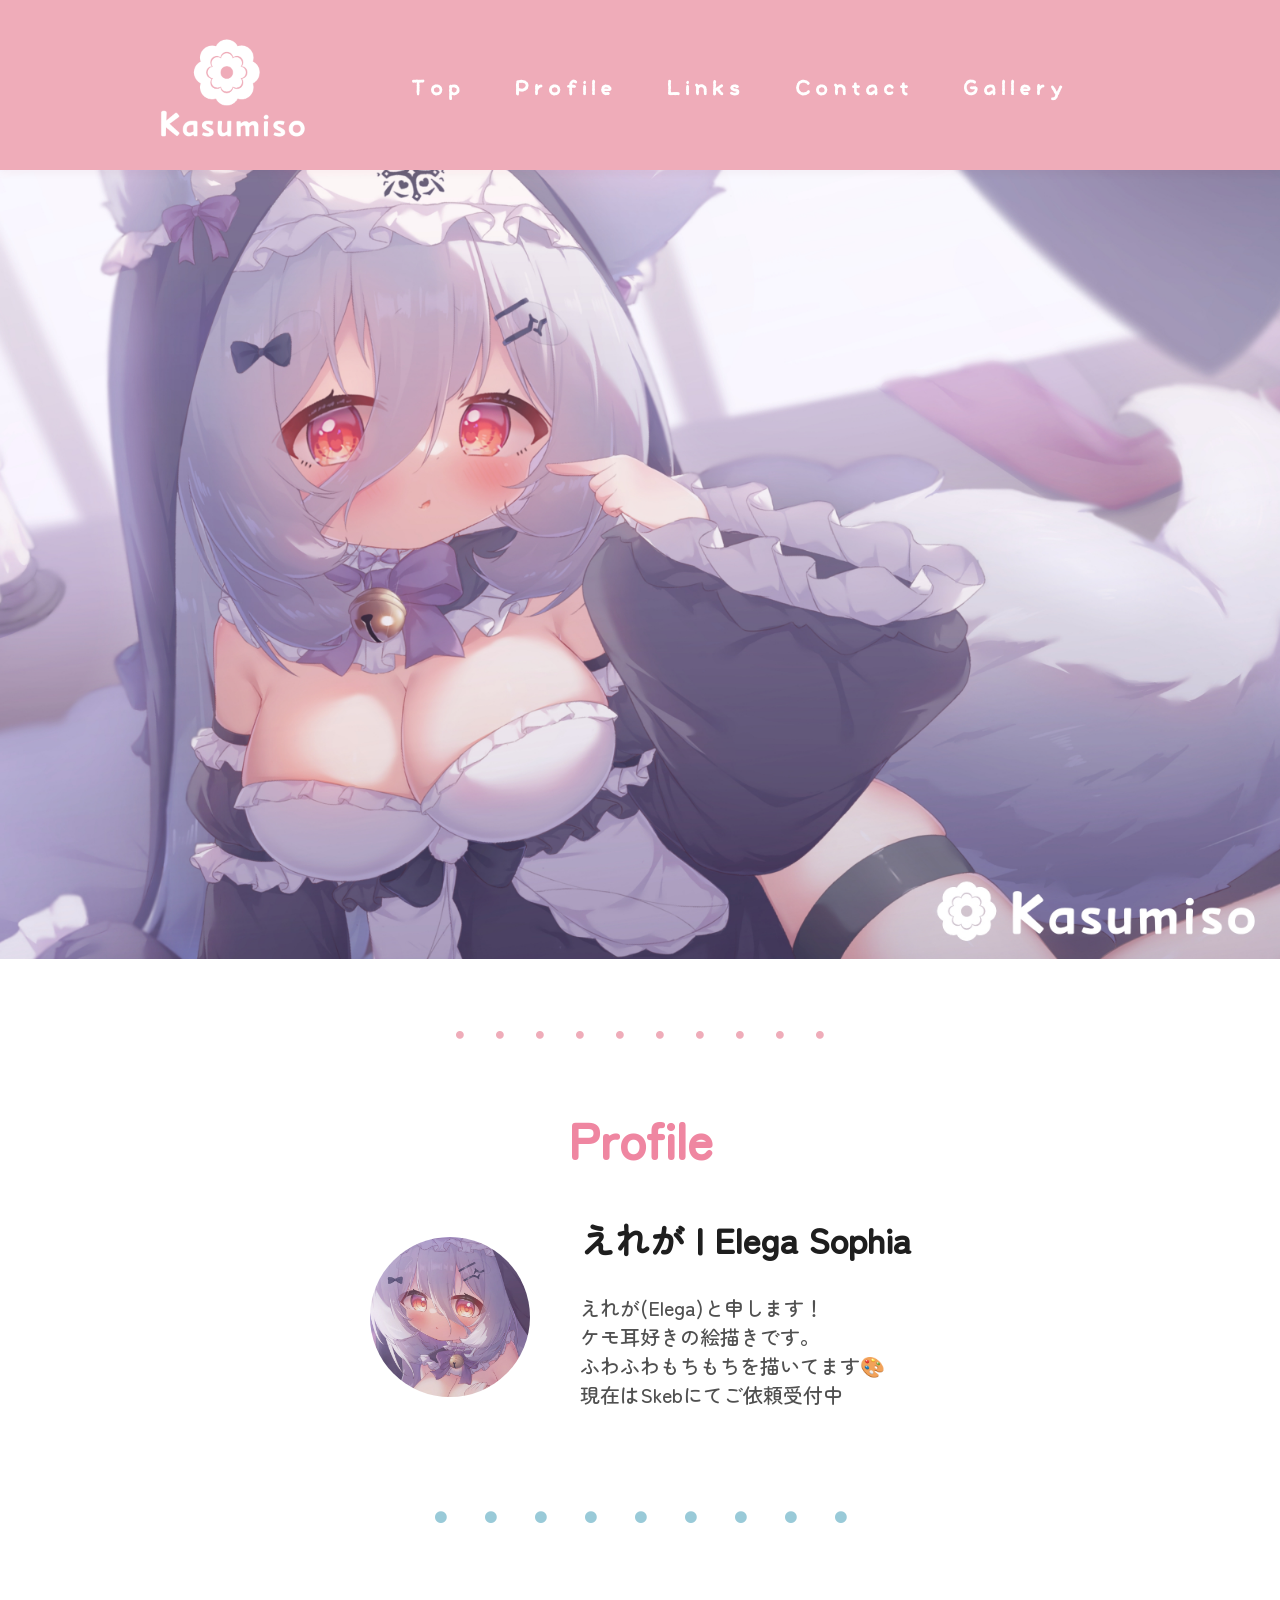
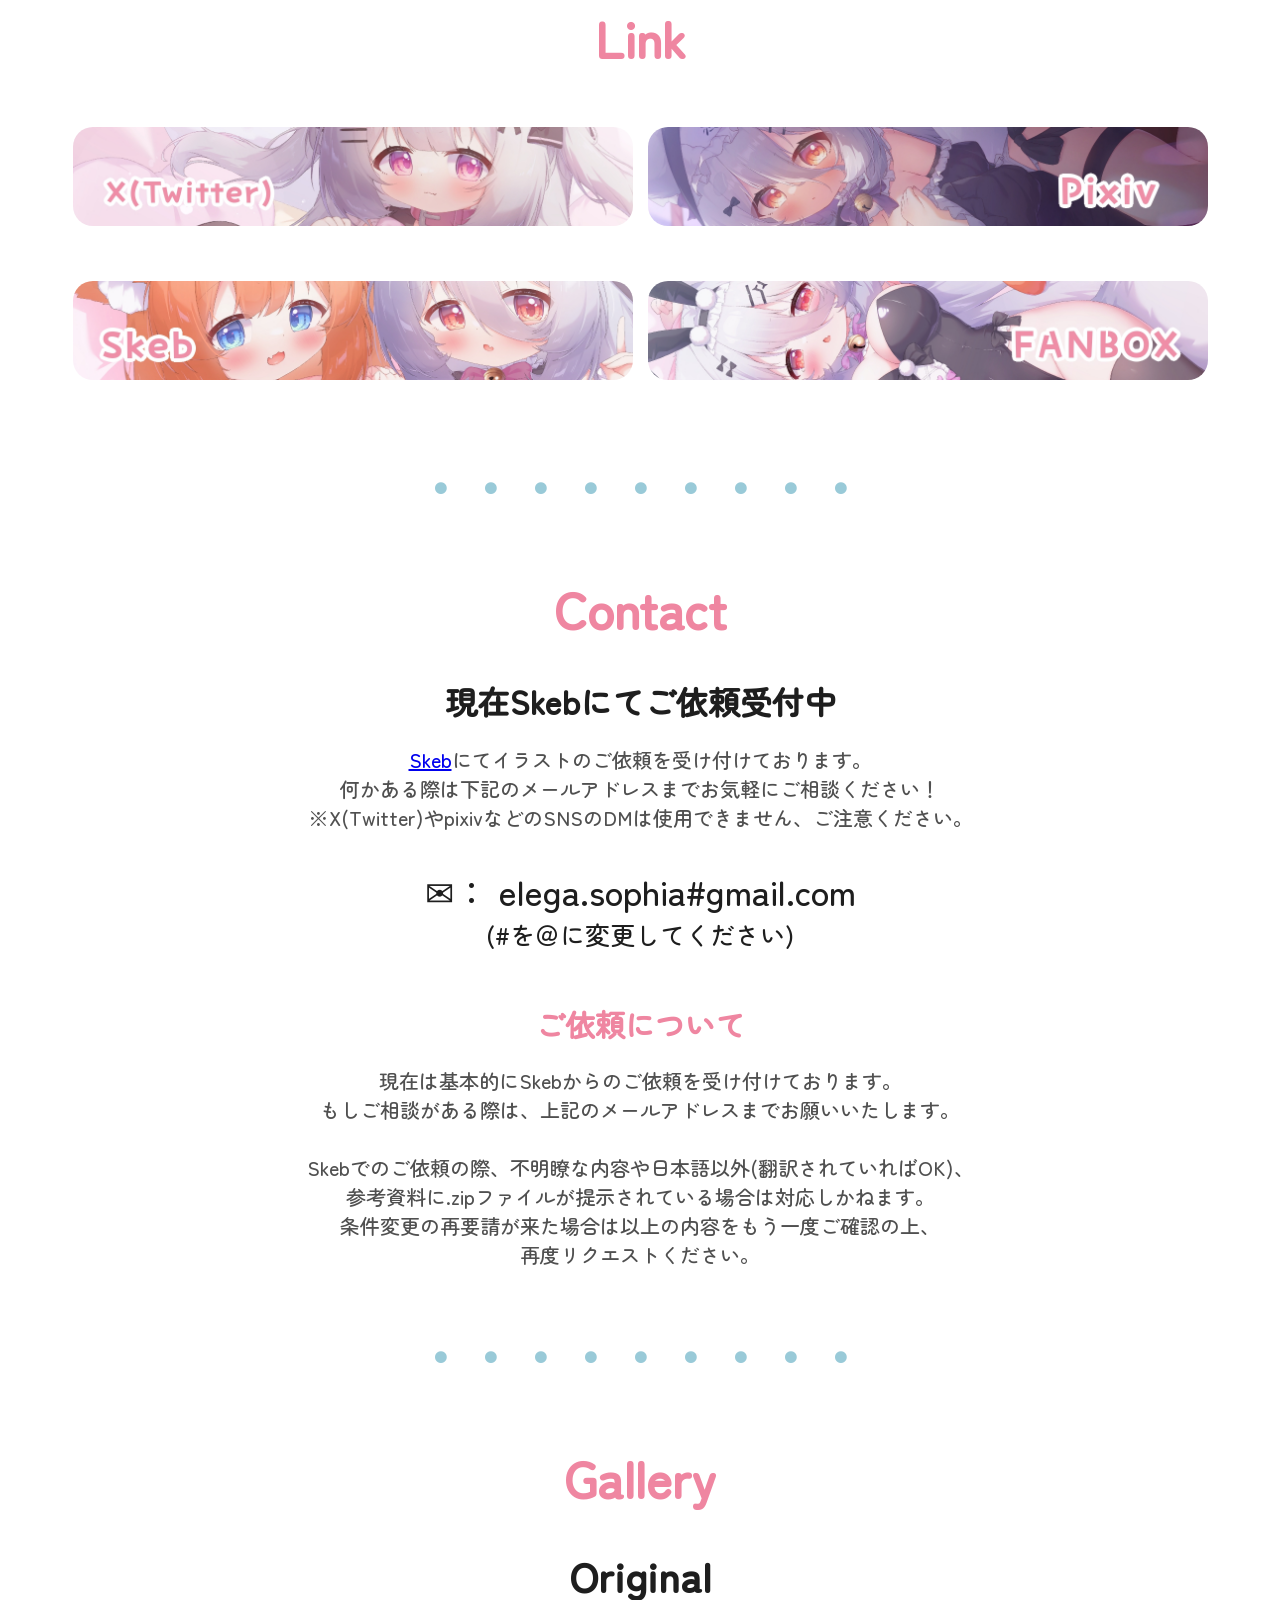
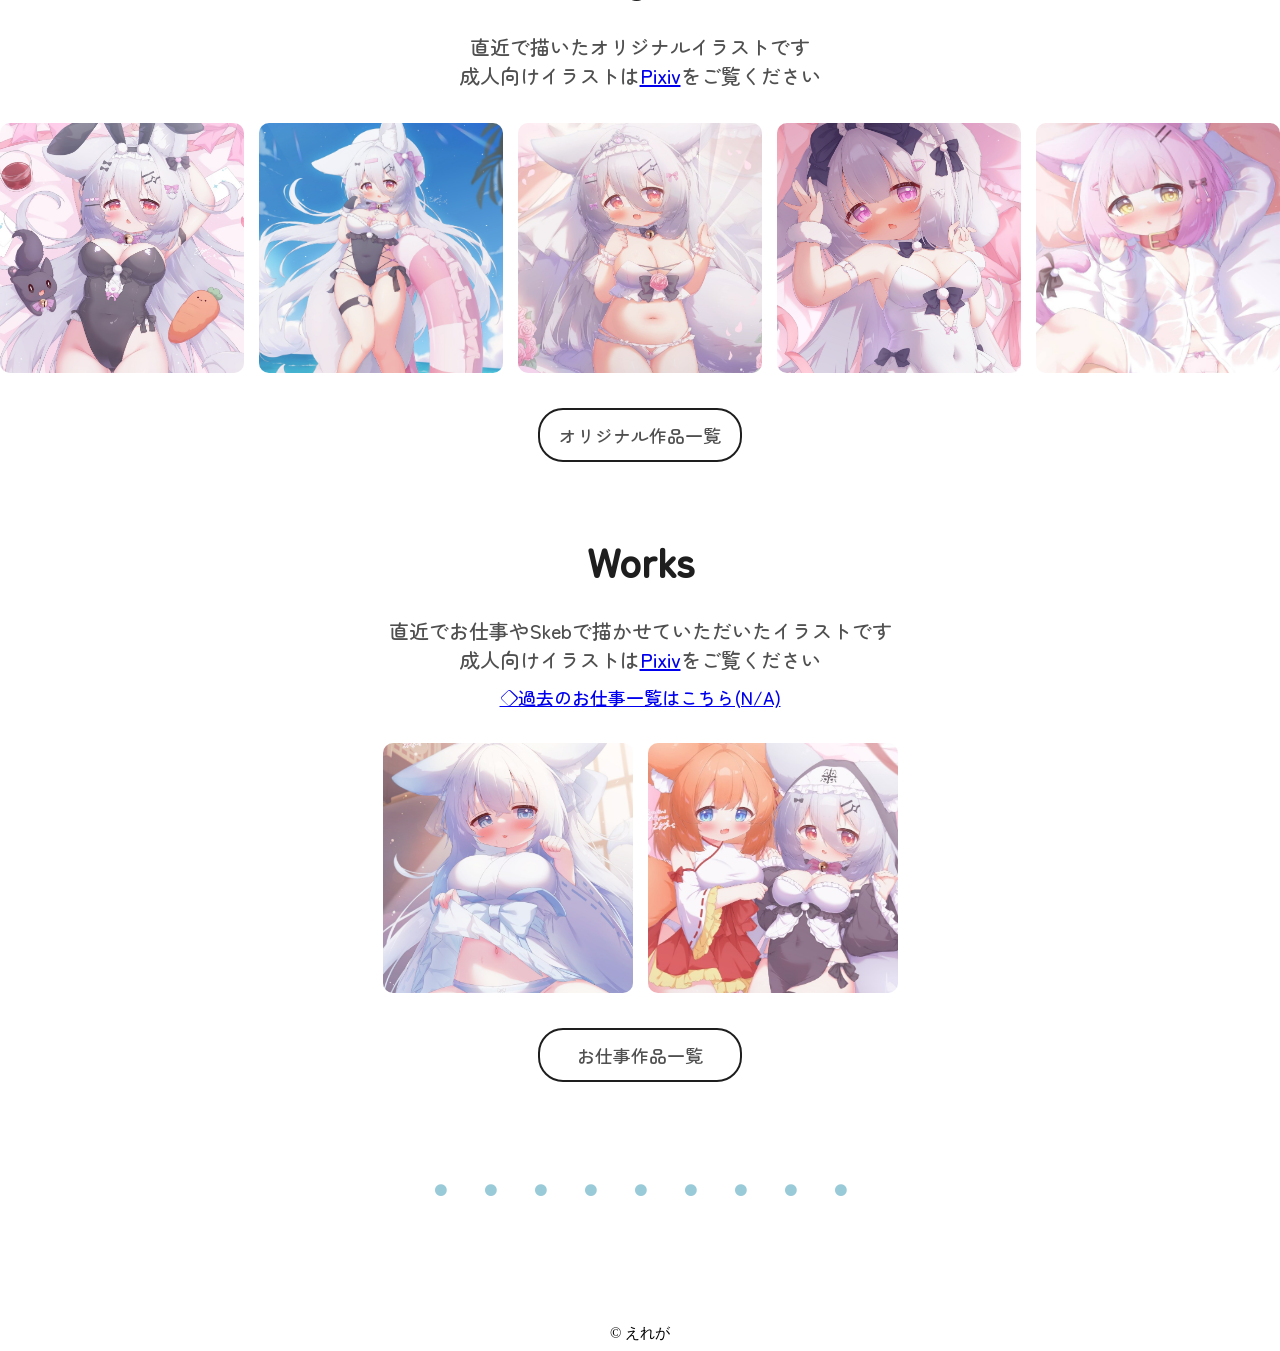
==== commit 44b98c47: "Update index.html" ====
--- a/index.html
+++ b/index.html
@@ -3,7 +3,7 @@
 <head>
     <title>Home - Kasumiso | えれが🐾🎨</title>
     <meta charset="UTF-8" \>
-    <meta name="viewport" content="width=device-width, user-scalable=no">
+    <meta name="viewport" content="width=device-width, user-scalable=no, initial-scale=1.0">
 
     <link rel="icon" href="./img/elega_icon_sq.jpg">
     <link rel="stylesheet" href="css/header.css">
@@ -43,7 +43,7 @@
             <img src="./img/key_visual/key_visual_1.jpg" alt="キービジュアル1" class="key-visual-img">
         </div>
         <div id="profile-id">
-            <p class="borderline-dot">・・・・・・・・・・・・・・・・・・・・・・・・・・・・・</p>
+            <p class="borderline-dot">・・・・・・・・・・</p>
             <h1 class="title profile-title">Profile</h1>
             <div id="profile">
                 <span id="profile-icon">
--- a/css/header.css
+++ b/css/header.css
@@ -102,7 +102,7 @@
 
   .menu-button span {
     display: block;
-    width: 100%;
+    width: 30px;
     height: 2px;
     background-color: white;
     transition: opacity 0.3s ease, transform 0.3s ease, background-color 0.3s ease;
--- a/css/main.css
+++ b/css/main.css
@@ -22,6 +22,7 @@
     justify-content: center;
     color: rgb(239, 172, 185);
     font-size: 40px;
+    object-fit: contain;
 }
 
 .sub-borderline-dot {
@@ -33,6 +34,11 @@
     font-weight: bold;
 }
 
+body {
+    width: 100%;
+    margin-left: auto;
+    margin-right: auto;
+}
 
 main {
     font-family: MainFont;
@@ -49,26 +55,6 @@
     font-weight: bold;
     justify-content: center;
     align-items: center;
-}
-
-
-@media screen and (max-width: 480px) {
-    .borderline-dot {
-        margin: 20px 0;
-    }
-
-    main p{
-        font-size: 16px;
-    }
-
-    .title{
-        font-size: 40px;
-    }
-
-    .sub-borderline-dot {
-        margin: 20px 0;
-        font-size: 30px;
-    }
 }
 
 .subpage-title{
@@ -90,3 +76,26 @@
 	color: rgb(80, 80, 80);
     font-size: 20px;
 }
+
+@media screen and (max-width: 480px) {
+    .borderline-dot {
+        margin: 20px 0;
+    }
+
+    main p{
+        font-size: 16px;
+    }
+
+    .title{
+        font-size: 40px;
+    }
+
+    .subpage-title{
+        font-size: 30px;
+    }
+
+    .sub-borderline-dot {
+        margin: 20px 0;
+        font-size: 30px;
+    }
+}
--- a/css/gallery.css
+++ b/css/gallery.css
@@ -161,6 +161,28 @@
     .gallery-sub-title {
         font-size: 30px;
     }
+    
+    .gallery-describe {
+        margin: 0 4%;
+    }
+
+    .sub-gallery-line {
+        min-width: 0;
+        height: auto;
+        grid-template-columns: repeat(3, 1fr);
+        margin: 0 auto;
+        grid-gap: 3% 1%;
+        padding: 50px 2%;
+    }
+
+    .sub-gallery-line .sub-gallery-wrap {
+        justify-content: center;
+        width: auto;
+        height: auto;
+        aspect-ratio: 1;
+        min-width: 0;
+        border-radius: 5px;
+    }
 
     .gallery-line {
         display: grid; 
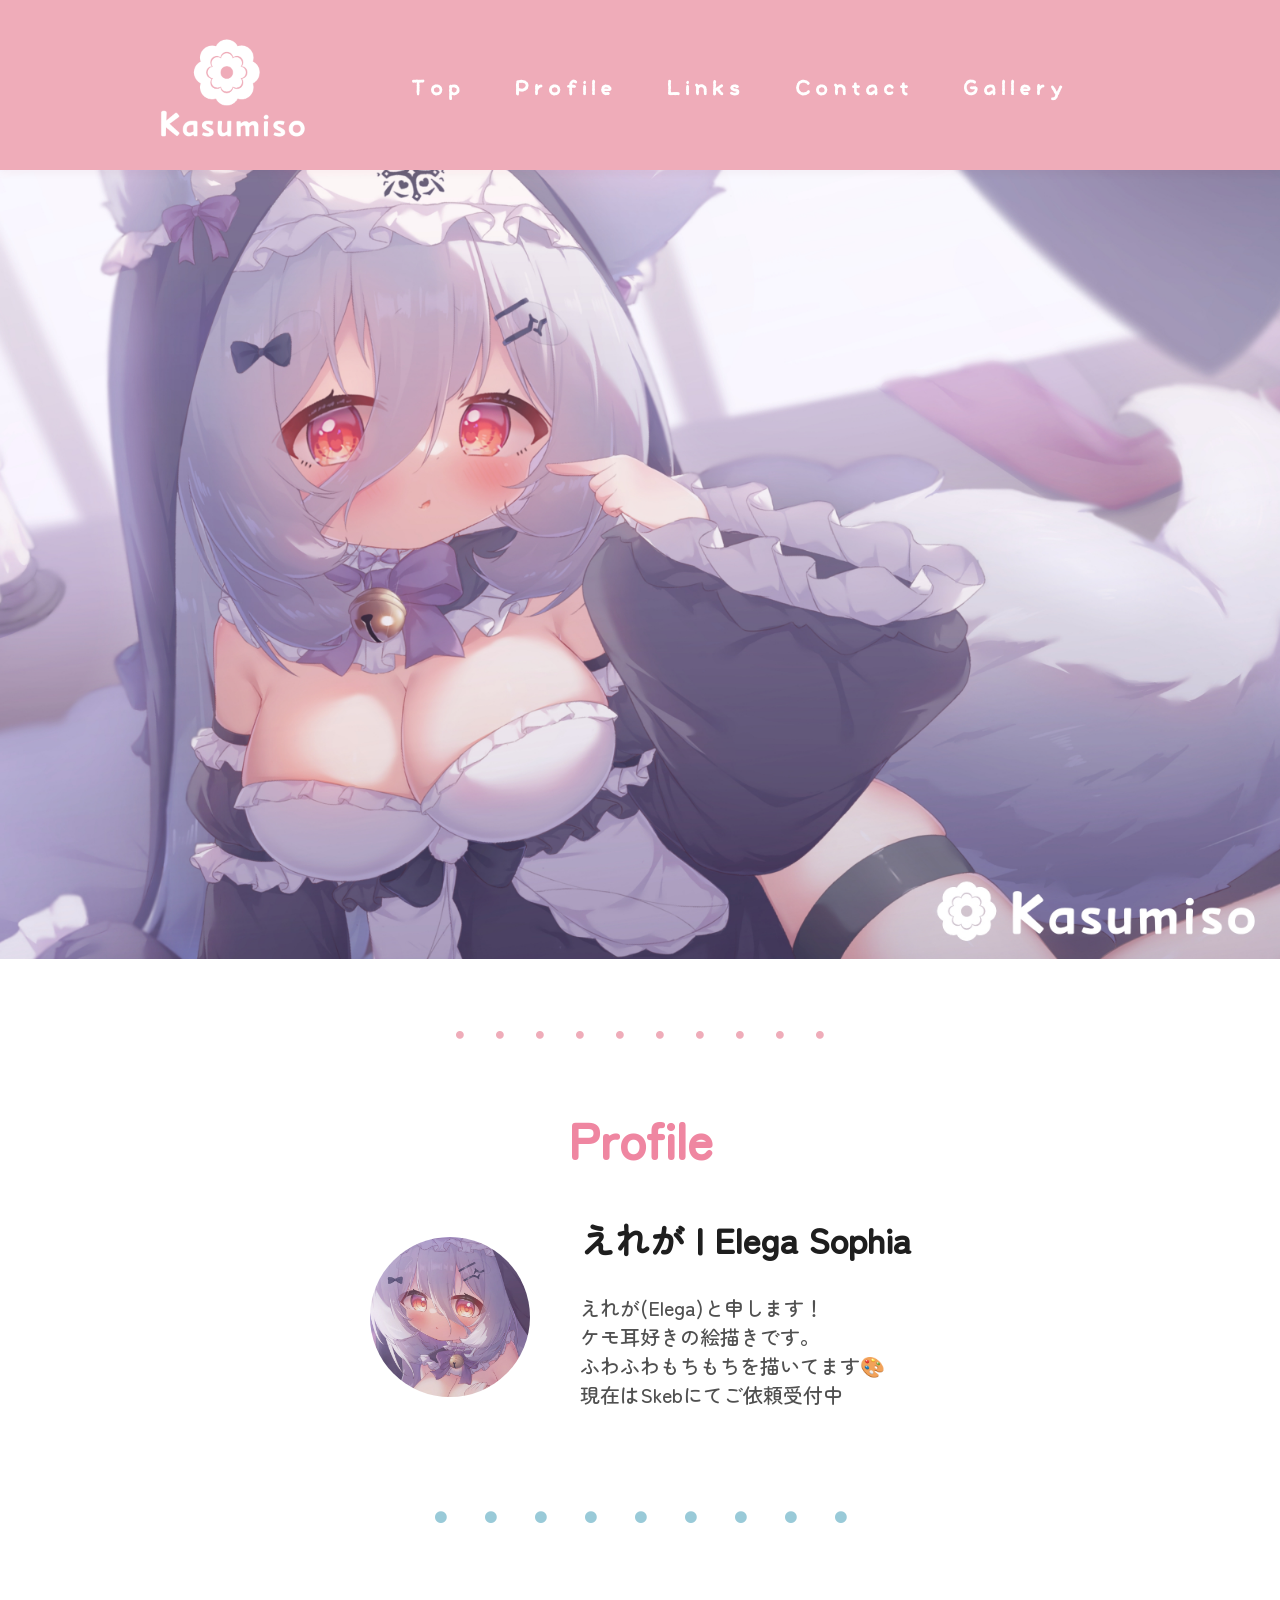
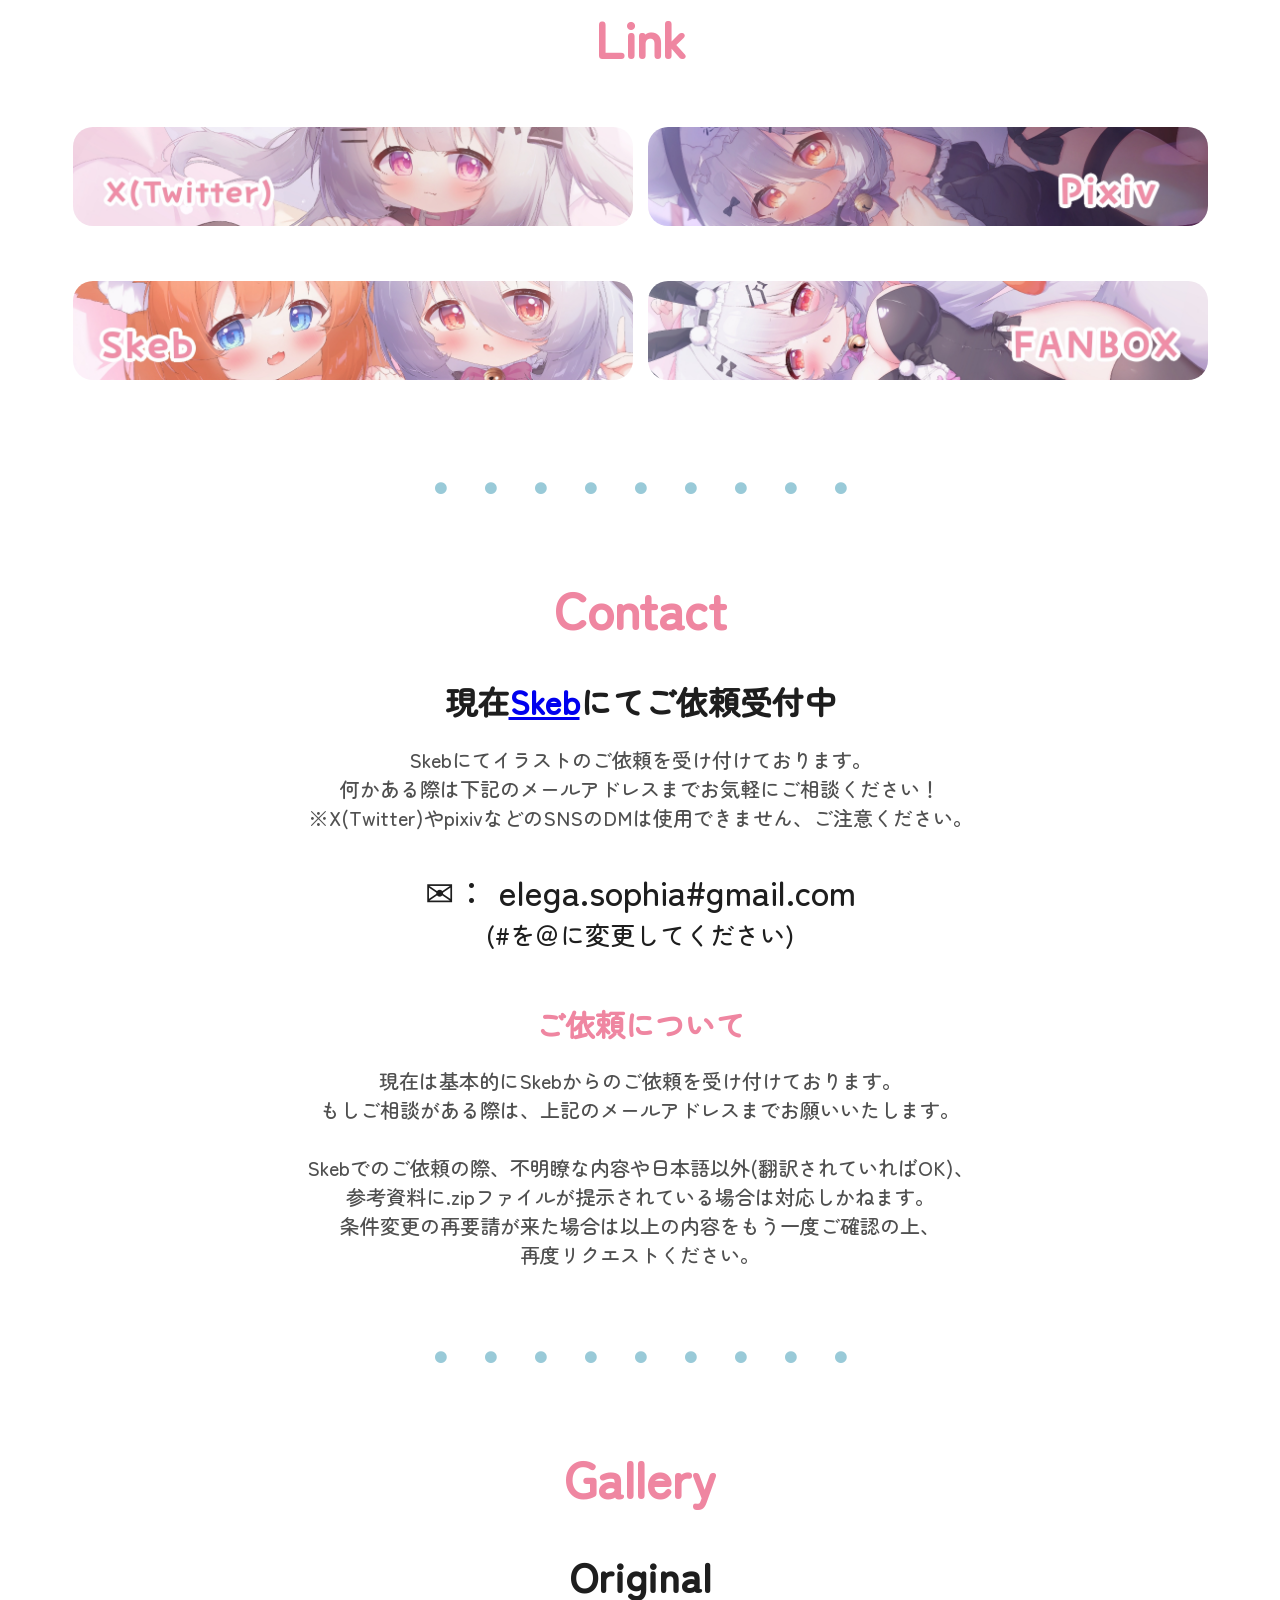
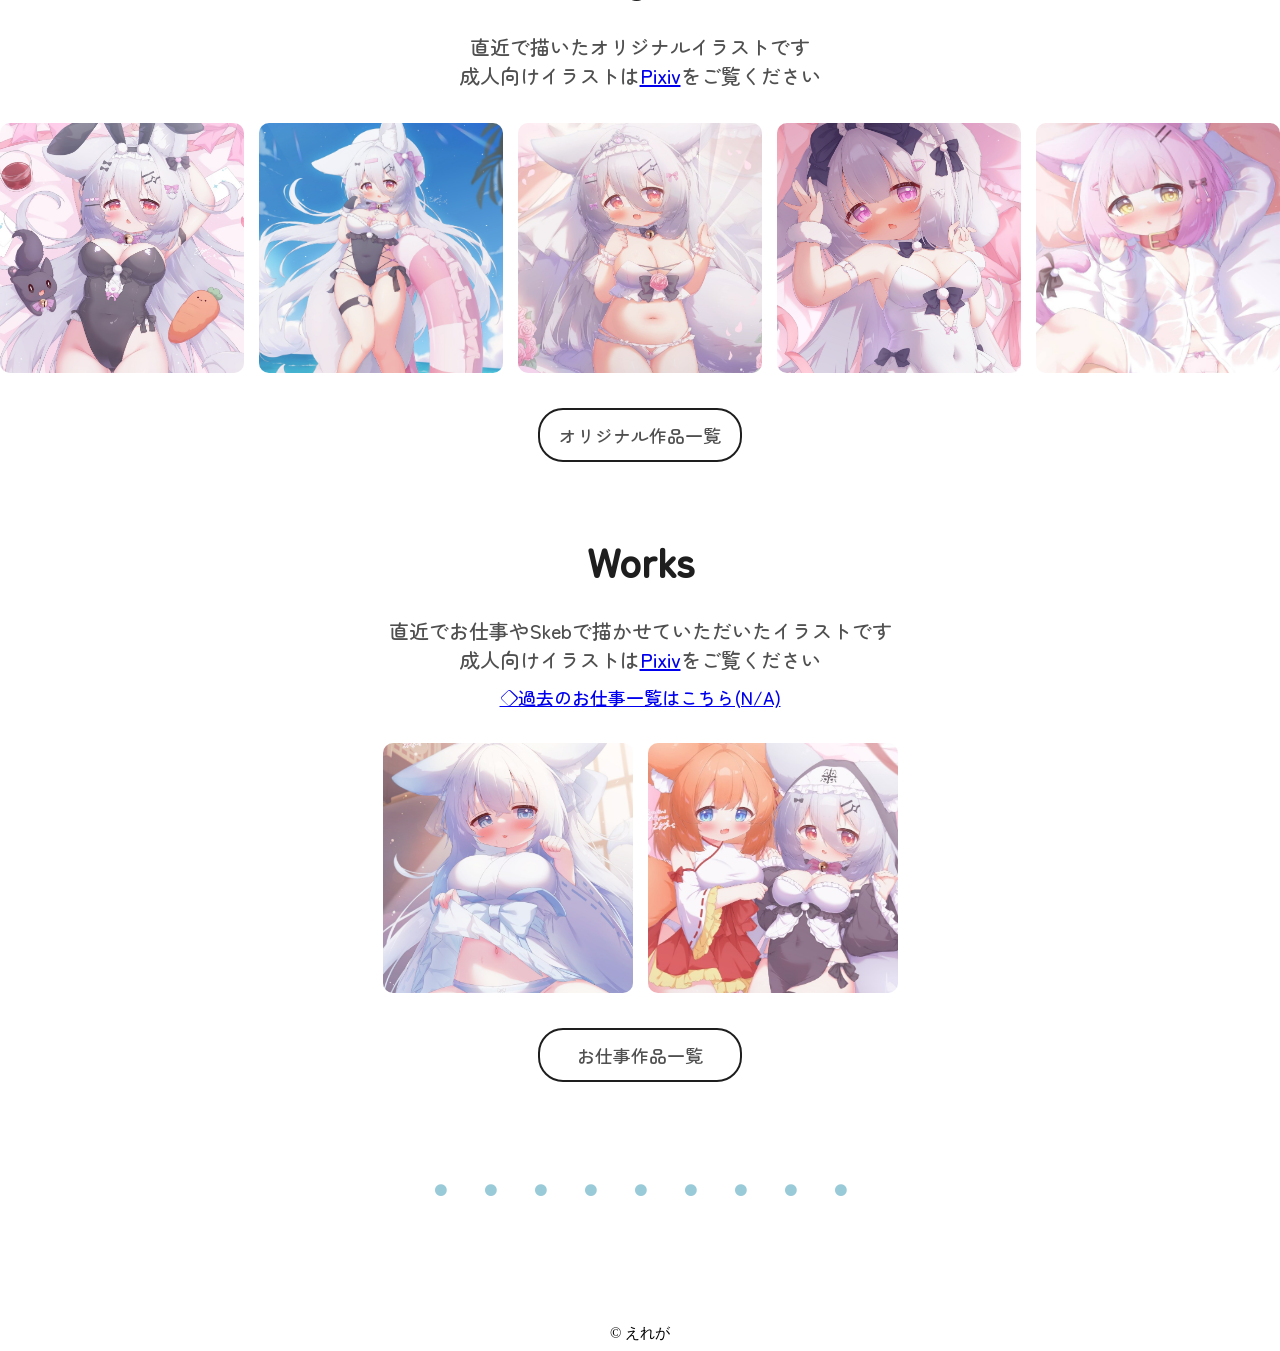
==== commit afaf551d: "Update index.html" ====
--- a/index.html
+++ b/index.html
@@ -86,10 +86,9 @@
         </div>
         <div id="contact-id">
             <h1 class="title contact-title">Contact</h1>
-            <h1 id="contact-now">現在Skebにてご依頼受付中</h1>
+            <h1 id="contact-now">現在<span class="gallery-describe-pixiv"><a href="https://skeb.jp/@elega_sophi" target="_blank">Skeb</a></span>にてご依頼受付中</h1>
             <p class="contact-describe">
-                <span class="contact-describe-skeb-link"><a href="https://skeb.jp/@elega_sophi" target="_blank">Skeb</a></span>
-                にてイラストのご依頼を受け付けております。
+                Skebにてイラストのご依頼を受け付けております。
             </p>
             <p class="contact-describe">
                 何かある際は下記のメールアドレスまでお気軽にご相談ください！<br>
--- a/css/header.css
+++ b/css/header.css
@@ -90,7 +90,7 @@
     display: flex;
     flex-direction: column;
     justify-content: space-between;
-    width: 30px;
+    width: 22px;
     height: 20px;
     right: 5px;
     top: 70%;
@@ -101,8 +101,8 @@
   }
 
   .menu-button span {
-    display: block;
-    width: 30px;
+    display: inline-block;
+    width: 22px;
     height: 2px;
     background-color: white;
     transition: opacity 0.3s ease, transform 0.3s ease, background-color 0.3s ease;
@@ -139,7 +139,7 @@
     .menu-back span {
       position: fixed;
       top: 0;
-      left: 0;
+      left: -100%;
       width: 100%; 
       height: 100%;
       background-color: rgba(255, 255, 255, 0);
@@ -149,10 +149,11 @@
 
     .menu-back.active span {
       background-color: rgba(255, 255, 255, 0.8);
+      left: 0;
     }
 
     .menu-button.active span:nth-child(1) {
-      transform: rotate(45deg) translateY(11px);
+      transform: rotate(45deg) translateY(13px);
       background-color: black;
     }
     .menu-button.active span:nth-child(2) {
@@ -160,7 +161,7 @@
       opacity: 0; /* 中央の線を消す */
     }
     .menu-button.active span:nth-child(3) {
-      transform: rotate(-45deg) translateY(-11px);
+      transform: rotate(-45deg) translateY(-13px);
       background-color: black;
     }
 }
